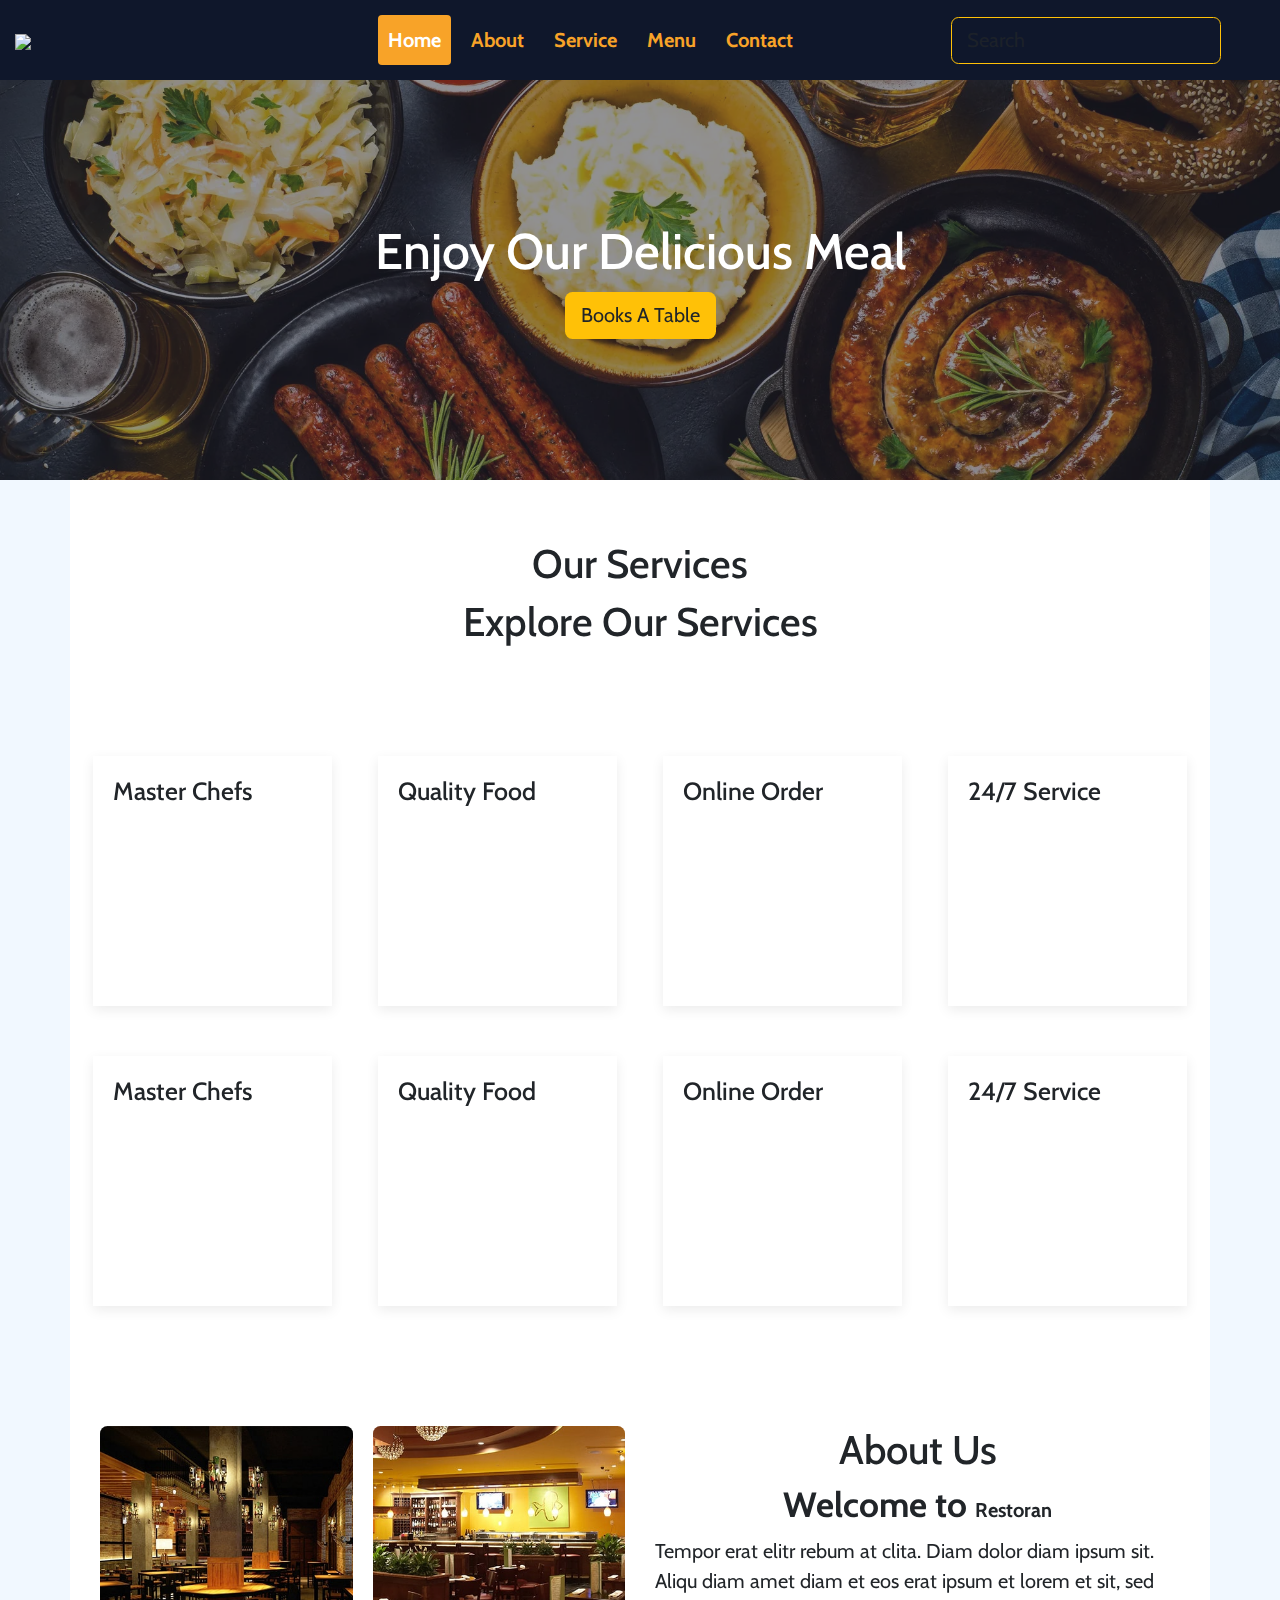
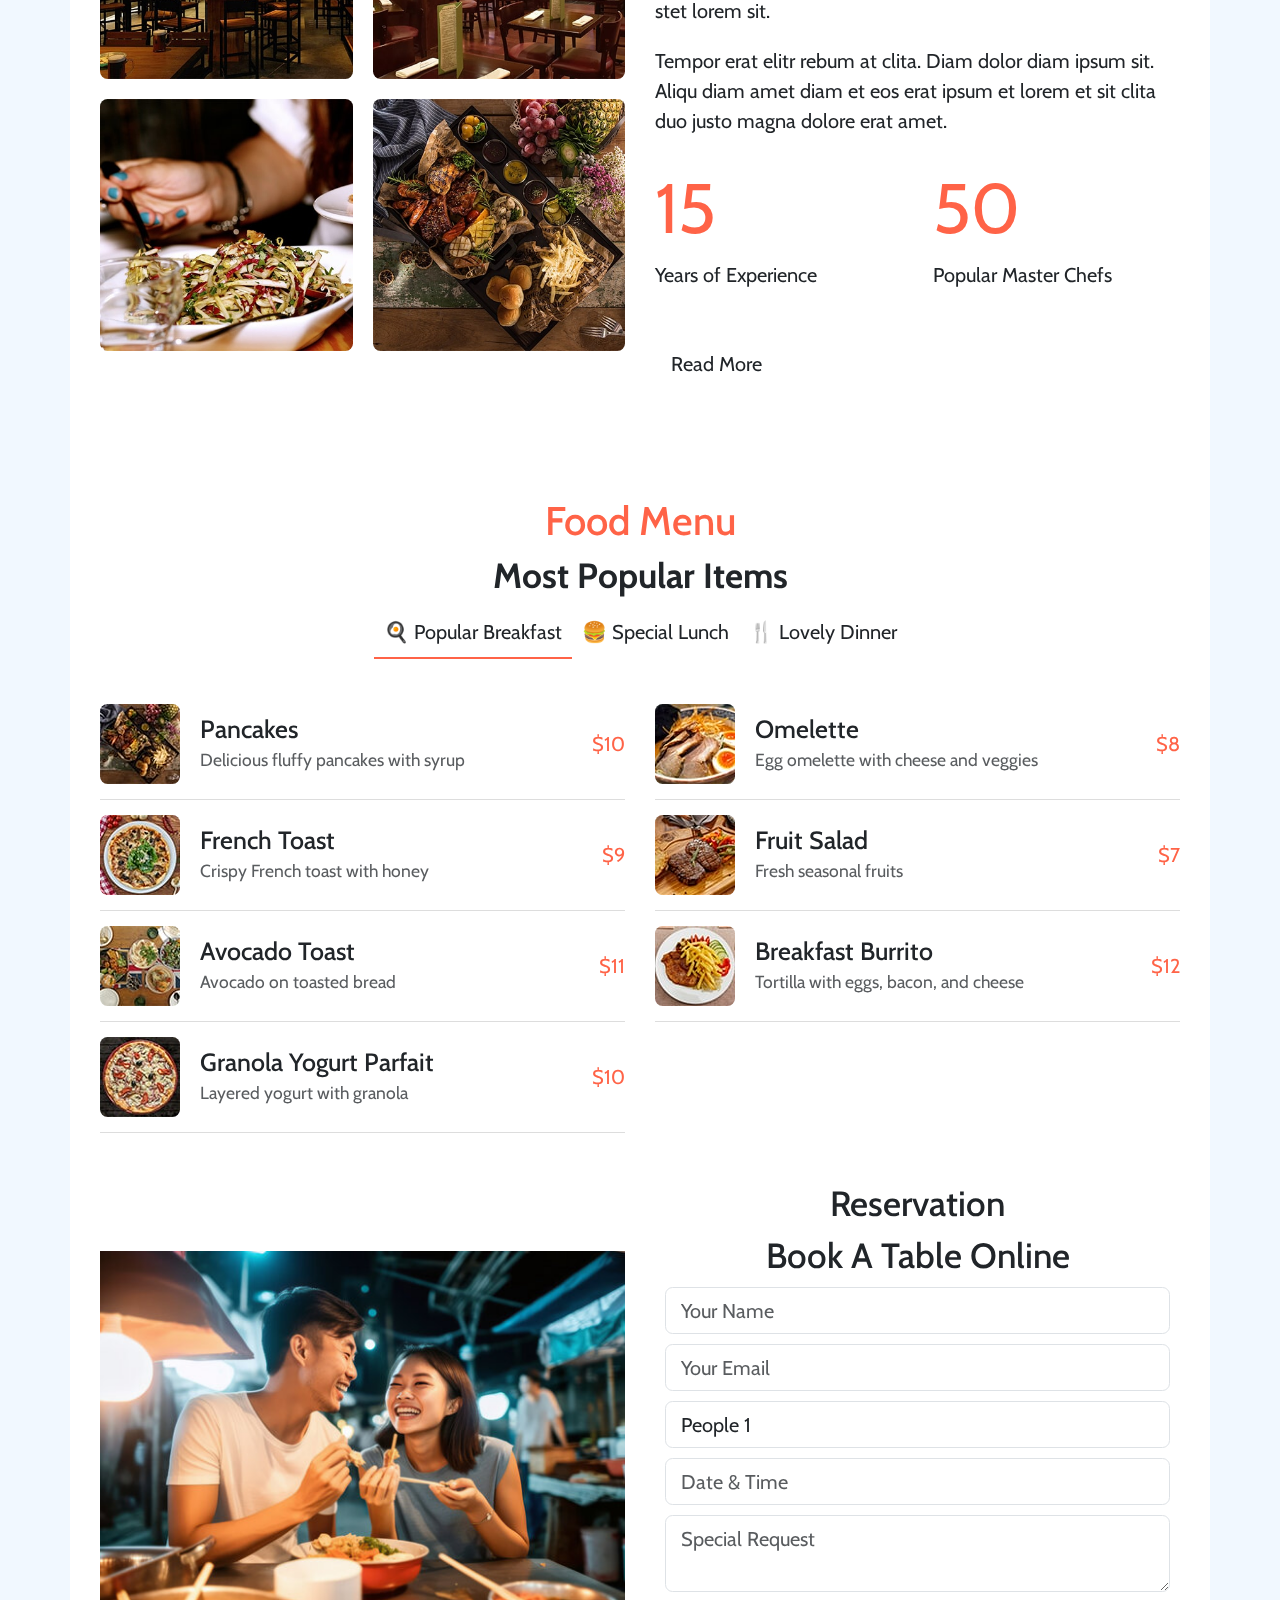
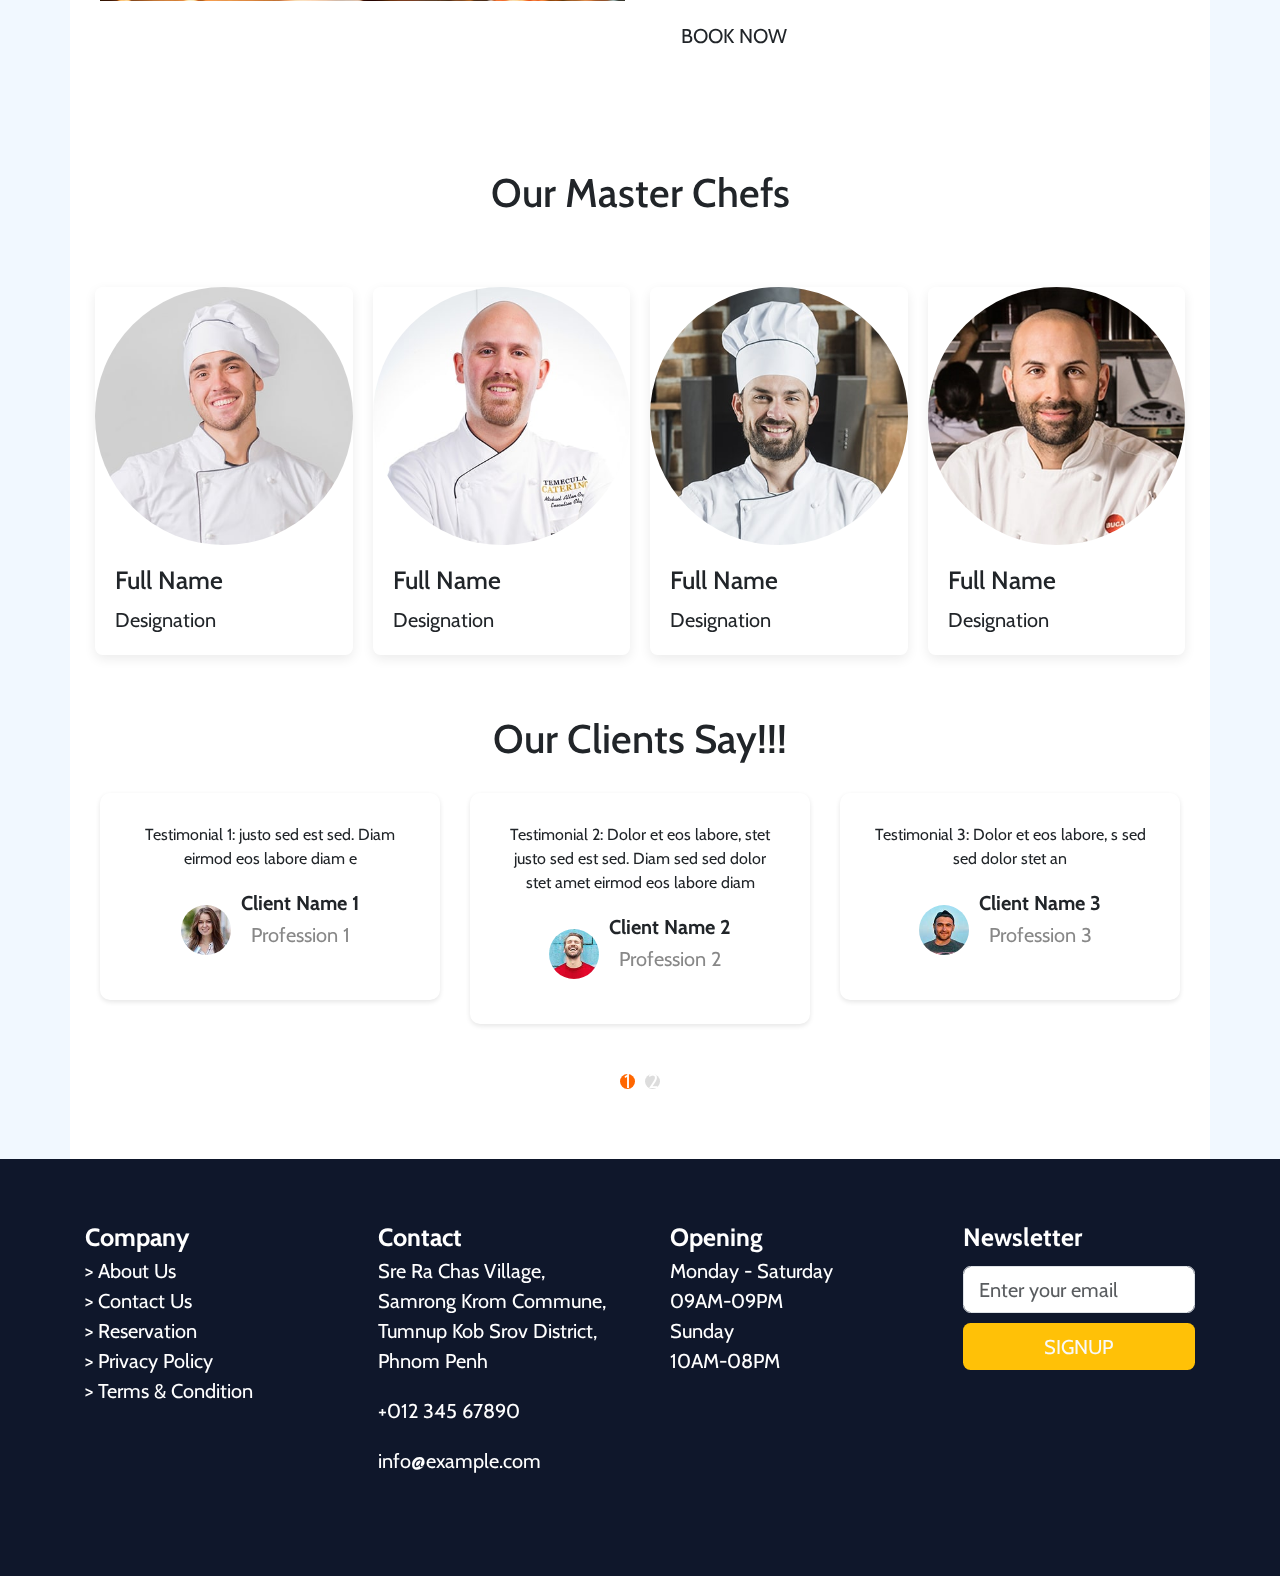
==== HTML/index.html @ de2f476a "first commit" ====
<!DOCTYPE html>
<html lang="en">

<head>
  <meta charset="UTF-8">
  <meta name="viewport" content="width=device-width, initial-scale=1.0">
  <title>index page</title>
  <link rel="stylesheet" href="../CSS/Style.css">
  <link href="https://cdn.jsdelivr.net/npm/bootstrap@5.0.2/dist/css/bootstrap.min.css" rel="stylesheet"
    integrity="sha384-EVSTQN3/azprG1Anm3QDgpJLIm9Nao0Yz1ztcQTwFspd3yD65VohhpuuCOmLASjC" crossorigin="anonymous">
  <script src="https://cdn.jsdelivr.net/npm/@popperjs/core@2.9.2/dist/umd/popper.min.js"
    integrity="sha384-IQsoLXl5PILFhosVNubq5LC7Qb9DXgDA9i+tQ8Zj3iwWAwPtgFTxbJ8NT4GN1R8p"
    crossorigin="anonymous"></script>
  <script src="https://cdn.jsdelivr.net/npm/bootstrap@5.0.2/dist/js/bootstrap.min.js"
    integrity="sha384-cVKIPhGWiC2Al4u+LWgxfKTRIcfu0JTxR+EQDz/bgldoEyl4H0zUF0QKbrJ0EcQF"
    crossorigin="anonymous"></script>
  <link rel="stylesheet" href="https://cdnjs.cloudflare.com/ajax/libs/font-awesome/6.6.0/css/all.min.css"
    integrity="sha512-Kc323vGBEqzTmouAECnVceyQqyqdsSiqLQISBL29aUW4U/M7pSPA/gEUZQqv1cwx4OnYxTxve5UMg5GT6L4JJg=="
    crossorigin="anonymous" referrerpolicy="no-referrer" />
  <link rel="stylesheet" href="https://stackpath.bootstrapcdn.com/bootstrap/5.3.0/css/bootstrap.min.css">
</head>

<body>
  <nav class="sticky-top navbar navbar-expand-lg navbar-dark">
    <div class="container-fluid">
      <a class="navbar-brand MainLogo" href="javascript:void(0)">
        <img width="50" src="https://pcdn.texaschicken.com/en/images/logoW2.svg" frameborder="0"></img>
      </a>

      <button class="navbar-toggler border border-1 border-warning  rounded-3" style=" color: rgb(248, 163, 40);"
        type="button" data-bs-toggle="collapse" data-bs-target="#mynavbar">
        <span class="navbar-toggler-icon text-warning"><i class="fa-solid fa-bars"
            style="color: rgb(248, 163, 40); padding: 0; margin: 0; font-size: 30px;"></i></span>
      </button>

      <div class="collapse navbar-collapse m-0" id="mynavbar">
        <!-- <div class="MainMenu "> -->
        <ul class="nav navbar-nav me-auto" id="pills-tab" role="tablist">
          <li class="nav-item m-1 ">
            <a class="nav-link active" href="javascript:void(0)" id="pills-Home-tab" data-bs-toggle="pill"
              data-bs-target="#pills-Story" type="a" role="tab" aria-controls="pills-Home" aria-selected="true"><strong
                class="linkMain">Home</strong class="linkMain"></a>
          </li>
          <li class="nav-item m-1 ">
            <a class="nav-link " href="javascript:void(0)" id="pills-About-tab" data-bs-toggle="pill"
              data-bs-target="#pills-About" type="a" role="tab" aria-controls="pills-About"
              aria-selected="false"><strong class="linkMain">About</strong class="linkMain"></a>
          </li>
          <li class="nav-item m-1 ">
            <a class="nav-link " href="javascript:void(0)" id="pills-Service-tab" data-bs-toggle="pill"
              data-bs-target="#pills-Service" type="button" role="tab" aria-controls="pills-Service"
              aria-selected="false"><strong class="linkMain">Service</strong class="linkMain"></a>
          </li>
          <li class="nav-item m-1 ">
            <a class="nav-link " href="javascript:void(0)" id="pills-Menu-tab" data-bs-toggle="pill"
              data-bs-target="#pills-Menu" type="button" role="tab" aria-controls="pills-Menu"
              aria-selected="false"><strong class="linkMain">Menu</strong class="linkMain"></a>
          </li>
          <li class="nav-item m-1 ">
            <a class="nav-link " href="javascript:void(0)" id="pills-Menu-tab" data-bs-toggle="pill"
              data-bs-target="#pills-Contact" type="button" role="tab" aria-controls="pills-Contact"
              aria-selected="false"><strong class="linkMain">Contact</strong class="linkMain"></a>
          </li>
        </ul>
        <!-- </div> -->

        <form class="d-flex input-group w-auto m-1">
          <!-- <div class=" rounded-3 border border-1 border-warning" style="border: 2px solid  rgb(248, 163, 40);"> -->
          <input type="search" class="form-control me-2 rounded border  border-warning " placeholder="Search"
            aria-label="Search" aria-describedby="search-addon"
            style="background-color: transparent;  color: rgb(248, 163, 40); " />
          <!-- </div> -->
          <span class="input-group-text border border-0  " id="search-addon" style="background-color: transparent; ">
            <i class="fas fa-search"></i>
          </span>
        </form>
      </div>

    </div>
  </nav>

  <!-- Body -->
  <div class="tab-content" id="pills-tabContent">
    <div class="tab-pane fade show  active" id="pills-Story" role="tabpanel" aria-labelledby="pills-Home-tab">
      <img class="background_Image_stoty position-fixed  top-0 "
        style="position: absolute; left: 0px;top: 0px; z-index: -1;"
        src="../Image/Video/oktoberfest-food-sausage-beer-and-bretzel.webp" alt="">
      <div class="Menu_Home" style=" width: 100%; ">
        <div class="background_transparent"
          style="color: rgb(255, 255, 255); width: 100%; height: 400px; background-color:hsla(230, 20%, 17%, 0.5);">
          <div class="d-flex justify-content-center align-items-center " style="height: 100%;">
            <div class="">
              <h1>Enjoy Our Delicious Meal</h1>
              <div class="d-flex justify-content-center">

                <button class="btn bg-warning ">Books A Table</button>
              </div>
            </div>
          </div>
        </div>
        <div class="d-flex justify-content-center" style=" width: 100%; background-color: rgba(241, 248, 255, 1);">
          <div class="container p-0">
            <div class="container-fluid " style="background-color: rgba(255, 255, 255, 1);">
              <div class="title d-flex justify-content-center ">
                <div class="my-5">
                  <div class=" d-flex justify-content-center">
                    <h2>Our Services</h2>
                  </div>
                  <div class=" d-flex justify-content-center">
                    <h2>Explore Our Services</h2>
                  </div>
                </div>
              </div>
              <div class="row">
                <div class="BOX col-xl-3  col-md-6 col-sm-12 p-2 mt-4">
                  <div class="boxService p-3 ">
                    <div class="ServiceIcon">
                      <i class="fa-solid fa-user-tie"
                        style="color:rgba(254, 161, 22, 1); font-size: 70px; font-size: 70px;"></i>
                    </div>
                    <div class="title">
                      <h5>Master Chefs</h5>
                    </div>
                    <div class="Descrip">

                    </div>
                  </div>
                </div>
                <div class="BOX col-xl-3  col-md-6 col-sm-12 p-2 mt-4">
                  <div class="boxService p-3">
                    <div class="ServiceIcon">
                      <i class="fa-solid fa-utensils" style="color:rgba(254, 161, 22, 1); font-size: 70px;"></i>
                    </div>
                    <div class="title">
                      <h5>Quality Food</h5>
                    </div>
                    <div class="Descrip">

                    </div>
                  </div>
                </div>
                <div class="BOX col-xl-3  col-md-6 col-sm-12 p-2 mt-4">
                  <div class="boxService p-3">
                    <div class="ServiceIcon">
                      <i class="fa-solid fa-cart-plus" style="color:rgba(254, 161, 22, 1); font-size: 70px;"></i>
                    </div>
                    <div class="title">
                      <h5>Online Order</h5>
                    </div>
                    <div class="Descrip">

                    </div>
                  </div>
                </div>
                <div class="BOX col-xl-3  col-md-6 col-sm-12 p-2 mt-4">
                  <div class="boxService p-3">
                    <div class="ServiceIcon">
                      <i class="fa-solid fa-headset" style="color:rgba(254, 161, 22, 1); font-size: 70px;"></i>
                    </div>
                    <div class="title">
                      <h5>24/7 Service</h5>
                    </div>
                    <div class="Descrip">

                    </div>
                  </div>
                </div>


                <div class="BOX col-xl-3  col-md-6 col-sm-12 p-2 mt-4">
                  <div class="boxService p-3 ">
                    <div class="ServiceIcon">
                      <i class="fa-solid fa-user-tie"
                        style="color:rgba(254, 161, 22, 1); font-size: 70px; font-size: 70px;"></i>
                    </div>
                    <div class="title">
                      <h5>Master Chefs</h5>
                    </div>
                    <div class="Descrip">

                    </div>
                  </div>
                </div>
                <div class="BOX col-xl-3  col-md-6 col-sm-12 p-2 mt-4">
                  <div class="boxService p-3">
                    <div class="ServiceIcon">
                      <i class="fa-solid fa-utensils" style="color:rgba(254, 161, 22, 1); font-size: 70px;"></i>
                    </div>
                    <div class="title">
                      <h5>Quality Food</h5>
                    </div>
                    <div class="Descrip">

                    </div>
                  </div>
                </div>
                <div class="BOX col-xl-3  col-md-6 col-sm-12 p-2 mt-4">
                  <div class="boxService p-3">
                    <div class="ServiceIcon">
                      <i class="fa-solid fa-cart-plus" style="color:rgba(254, 161, 22, 1); font-size: 70px;"></i>
                    </div>
                    <div class="title">
                      <h5>Online Order</h5>
                    </div>
                    <div class="Descrip">

                    </div>
                  </div>
                </div>
                <div class="BOX col-xl-3  col-md-6 col-sm-12 p-2 mt-4">
                  <div class="boxService p-3">
                    <div class="ServiceIcon">
                      <i class="fa-solid fa-headset" style="color:rgba(254, 161, 22, 1); font-size: 70px;"></i>
                    </div>
                    <div class="title">
                      <h5>24/7 Service</h5>
                    </div>
                    <div class="Descrip">

                    </div>
                  </div>
                </div>
              </div>

              <div class="container mt-5 mb-2">
                <div class="row">
                  <!-- Image Grid Section -->
                  <div class="col-md-6">
                    <div class="row g-3">
                      <div class="col-6">
                        <img src="/Image/Video/image1.jpg" alt="Restaurant Interior" class="img-fluid rounded">
                      </div>
                      <div class="col-6">
                        <img src="/Image/Video/image2.jpg" alt="Restaurant Interior" class="img-fluid rounded">
                      </div>
                      <div class="col-6">
                        <img src="/Image/Video/image3.jpg" alt="Salad Preparation" class="img-fluid rounded">
                      </div>
                      <div class="col-6">
                        <img src="/Image/Video/image4.jpg" alt="Food Platter" class="img-fluid rounded">
                      </div>
                    </div>
                  </div>

                  <!-- Text Section -->
                  <div class="col-md-6">
                    <h2 class=" text-center">About Us</h2>
                    <h3 class="fw-bold text-center">Welcome to <span class=" text-center">Restoran</span>
                    </h3>
                    <p>Tempor erat elitr rebum at clita. Diam dolor diam ipsum sit. Aliqu diam amet diam et eos erat
                      ipsum et lorem et sit, sed stet lorem sit.</p>
                    <p>Tempor erat elitr rebum at clita. Diam dolor diam ipsum sit. Aliqu diam amet diam et eos erat
                      ipsum et lorem et sit clita duo justo magna dolore erat amet.</p>

                    <div class="row my-4">
                      <div class="col-6">
                        <h4 class="text-highlight display-4">15</h4>
                        <p>Years of Experience</p>
                      </div>
                      <div class="col-6">
                        <h4 class="text-highlight display-4">50</h4>
                        <p>Popular Master Chefs</p>
                      </div>
                    </div>

                    <a href="#" class="btn btn-custom">Read More</a>
                  </div>
                </div>
              </div>


              <!-- Food -->
              <div class="container mt-5">
                <!-- Menu Header -->
                <div class="text-center mb-4">
                  <h2 class="text-highlight">Food Menu</h2>
                  <h3 class="fw-bold">Most Popular Items</h3>
                  <div class="d-flex justify-content-center">
                    <div class="menu-category active" data-category="breakfast">🍳 Popular Breakfast</div>
                    <div class="menu-category" data-category="lunch">🍔 Special Lunch</div>
                    <div class="menu-category" data-category="dinner">🍴 Lovely Dinner</div>
                  </div>
                </div>

                <!-- Menu Items Container -->
                <div class="row" id="menu-items-container">
                  <!-- JavaScript will dynamically populate menu items here -->
                </div>
              </div>


              <!-- table -->
              <div class="container" style="font-size: 20px; padding-bottom: 50px;">
                <div class="row">
                  <div class="col-md-6 d-flex justify-content-center align-items-center" style="object-fit: cover;">
                    <div class="">

                      <img src="../Image/Video/Couple_in_a_restaurant.jpg" alt="Couple in a restaurant"
                        class="img-fluid">
                    </div>
                  </div>
                  <div class="col-md-6">
                    <h3 class="text-center">Reservation</h3>
                    <h3 class="text-center">Book A Table Online</h3>
                    <form style="font-size: 18px;">
                      <div class="form-group m-2">
                        <input type="text" class="form-control" placeholder="Your Name">
                      </div>
                      <div class="form-group m-2">
                        <input type="email" class="form-control" placeholder="Your Email">
                      </div>
                      <div class="form-group m-2">
                        <select class="form-control">
                          <option value="1">People 1</option>
                          <option value="2">People 2</option>
                          <option value="3">People 3</option>
                          <option value="4">People 4</option>
                        </select>
                      </div>
                      <div class="form-group m-2">
                        <input type="text" class="form-control" placeholder="Date & Time">
                      </div>
                      <div class="form-group m-2">
                        <textarea class="form-control" placeholder="Special Request"></textarea>
                      </div>
                      <button type="submit" class="btn btn-block m-2">BOOK NOW</button>
                    </form>
                  </div>
                </div>
              </div>


              <!-- Chef -->

              <div class="container">
                <h2 class="text-center mb-4">Our Master Chefs</h2>

                <div class="row">
                  <div class="col-xl-3  col-md-6 col-sm-12 p-2 mt-4">
                    <div class="BoxChef card border border-0">
                      <img src="../Image/Video/team-1.jpg" class="card-img-top" style="border-radius: 50%;"
                        alt="Chef 1">
                      <div class="card-body">
                        <h5 class="card-title">Full Name</h5>
                        <p class="card-text">Designation</p>
                      </div>
                    </div>
                  </div>

                  <div class="col-xl-3  col-md-6 col-sm-12 p-2 mt-4">
                    <div class="BoxChef card border border-0">
                      <img src="../Image/Video/team-2.jpg" class="card-img-top" style="border-radius: 50%;"
                        alt="Chef 2">
                      <div class="card-body">
                        <h5 class="card-title">Full Name</h5>
                        <p class="card-text">Designation</p>
                      </div>
                    </div>
                  </div>

                  <div class="col-xl-3  col-md-6 col-sm-12 p-2 mt-4">
                    <div class="BoxChef card border border-0">
                      <img src="../Image/Video/team-3.jpg" class="card-img-top" style="border-radius: 50%;"
                        alt="Chef 3">
                      <div class="card-body">
                        <h5 class="card-title">Full Name</h5>
                        <p class="card-text">Designation</p>
                      </div>
                    </div>
                  </div>

                  <div class="col-xl-3  col-md-6 col-sm-12 p-2 mt-4">
                    <div class="BoxChef card border border-0">
                      <img src="../Image/Video/team-4.jpg" class="card-img-top" style="border-radius: 50%;"
                        alt="Chef 4">
                      <div class="card-body">
                        <h5 class="card-title">Full Name</h5>
                        <p class="card-text">Designation</p>
                      </div>
                    </div>
                  </div>
                </div>
              </div>

              <!-- slider -->
              <div class="container testimonial-section">
                <h2 class="mb-4">Our Clients Say!!!</h2>
                <div class="testimonial-slider">
                  <!-- Slide 1 -->
                  <div class="testimonial-slide active">
                    <div class="row">
                      <div class="col-md-4">
                        <div class="testimonial-container">
                          <i class="quote-icon fas fa-quote-left"></i>
                          <p class="testimonial-content">Testimonial 1: justo sed est sed. Diam eirmod eos labore diam e
                          </p>
                          <div class="client-info">
                            <img src="../Image/Video/testimonial-1.jpg" alt="Client Image" class="client-image">
                            <div>
                              <h6 class="client-name">Client Name 1</h6>
                              <p class="client-profession">Profession 1</p>
                            </div>
                          </div>
                        </div>
                      </div>
                      <div class="col-md-4">
                        <div class="testimonial-container">
                          <i class="quote-icon fas fa-quote-left"></i>
                          <p class="testimonial-content">Testimonial 2: Dolor et eos labore, stet justo sed est sed.
                            Diam sed sed dolor stet amet eirmod eos labore diam</p>
                          <div class="client-info">
                            <img src="../Image/Video/testimonial-2.jpg" alt="Client Image" class="client-image">
                            <div>
                              <h6 class="client-name">Client Name 2</h6>
                              <p class="client-profession">Profession 2</p>
                            </div>
                          </div>
                        </div>
                      </div>
                      <div class="col-md-4">
                        <div class="testimonial-container">
                          <i class="quote-icon fas fa-quote-left"></i>
                          <p class="testimonial-content">Testimonial 3: Dolor et eos labore, s sed sed dolor stet an</p>
                          <div class="client-info">
                            <img src="../Image/Video/testimonial-3.jpg" alt="Client Image" class="client-image">
                            <div>
                              <h6 class="client-name">Client Name 3</h6>
                              <p class="client-profession">Profession 3</p>
                            </div>
                          </div>
                        </div>
                      </div>
                    </div>
                  </div>
                  <!-- Slide 2 -->
                  <div class="testimonial-slide">
                    <div class="row">
                      <div class="col-md-4">
                        <div class="testimonial-container">
                          <i class="quote-icon fas fa-quote-left"></i>
                          <p class="testimonial-content">Testimonial 4: Lorem ipsum dolor sit amet.</p>
                          <div class="client-info">
                            <img src="../Image/Video/testimonial-1.jpg" alt="Client Image" class="client-image">
                            <div>
                              <h6 class="client-name">Client Name 4</h6>
                              <p class="client-profession">Profession 4</p>
                            </div>
                          </div>
                        </div>
                      </div>
                      <div class="col-md-4">
                        <div class="testimonial-container">
                          <i class="quote-icon fas fa-quote-left"></i>
                          <p class="testimonial-content">Testimonial 5: Sed do eiusmod tempor incididunt ut labore.</p>
                          <div class="client-info">
                            <img src="../Image/Video/testimonial-2.jpg" alt="Client Image" class="client-image">
                            <div>
                              <h6 class="client-name">Client Name 5</h6>
                              <p class="client-profession">Profession 5</p>
                            </div>
                          </div>
                        </div>
                      </div>
                      <div class="col-md-4">
                        <div class="testimonial-container">
                          <i class="quote-icon fas fa-quote-left"></i>
                          <p class="testimonial-content">Testimonial 6: Consectetur adipiscing elit, sed do.</p>
                          <div class="client-info">
                            <img src="../Image/Video/testimonial-3.jpg" alt="Client Image" class="client-image">
                            <div>
                              <h6 class="client-name">Client Name 6</h6>
                              <p class="client-profession">Profession 6</p>
                            </div>
                          </div>
                        </div>
                      </div>
                    </div>
                  </div>
                  <!-- Add more slides here if needed -->
                </div>
                <ul class="pagination">
                  <li class="active"><a href="#">1</a></li>
                  <li><a href="#">2</a></li>
                  <!-- Add more pagination items if needed -->
                </ul>
              </div>

            </div>
            <!-- <h6>Lorem ipsum dolor sit amet, consectetur adipisicing elit. Dolorem, nemo?</h6> -->
          </div>
        </div>
      </div>
    </div>


    <div class="tab-pane fade" style="background-color: rgba(241, 248, 255, 1);" id="pills-About" role="tabpanel"
      aria-labelledby="pills-About-tab">

      <div class="container p-0 mt-4" style="background-color: rgb(255, 255, 255);">
        <div class="container p-4">

          <div class="row">
            <!-- Image Grid Section -->
            <div class="col-md-6">
              <div class="row g-3">
                <div class="col-6">
                  <img src="/Image/Video/image1.jpg" alt="Restaurant Interior" class="img-fluid rounded">
                </div>
                <div class="col-6">
                  <img src="/Image/Video/image2.jpg" alt="Restaurant Interior" class="img-fluid rounded">
                </div>
                <div class="col-6">
                  <img src="/Image/Video/image3.jpg" alt="Salad Preparation" class="img-fluid rounded">
                </div>
                <div class="col-6">
                  <img src="/Image/Video/image4.jpg" alt="Food Platter" class="img-fluid rounded">
                </div>
              </div>
            </div>

            <!-- Text Section -->
            <div class="col-md-6">
              <h2 class="text-center text-warning">About Us</h2>
              <h3 class="fw-bold text-center text-warning">Welcome to <span class=" text-center">Restoran</span>
              </h3>
              <p>Tempor erat elitr rebum at clita. Diam dolor diam ipsum sit. Aliqu diam amet diam et eos erat
                ipsum et lorem et sit, sed stet lorem sit.</p>
              <p>Tempor erat elitr rebum at clita. Diam dolor diam ipsum sit. Aliqu diam amet diam et eos erat
                ipsum et lorem et sit clita duo justo magna dolore erat amet.</p>

              <div class="row my-4">
                <div class="col-6">
                  <h4 class="text-highlight display-4">15</h4>
                  <p>Years of Experience</p>
                </div>
                <div class="col-6">
                  <h4 class="text-highlight display-4">50</h4>
                  <p>Popular Master Chefs</p>
                </div>
              </div>

              <a href="#" class="btn btn-custom">Read More</a>
            </div>
          </div>

          <!-- Chef -->

          <h2 class="text-center mt-4 mb-2 text-warning">Our Master Chefs</h2>

          <div class="row">
            <div class="col-xl-3  col-md-6 col-sm-12 p-2 mt-4">
              <div class="BoxChef card border border-0">
                <img src="../Image/Video/team-1.jpg" class="card-img-top" style="border-radius: 50%;" alt="Chef 1">
                <div class="card-body">
                  <h5 class="card-title">Full Name</h5>
                  <p class="card-text">Designation</p>
                </div>
              </div>
            </div>

            <div class="col-xl-3  col-md-6 col-sm-12 p-2 mt-4">
              <div class="BoxChef card border border-0">
                <img src="../Image/Video/team-2.jpg" class="card-img-top" style="border-radius: 50%;" alt="Chef 2">
                <div class="card-body">
                  <h5 class="card-title">Full Name</h5>
                  <p class="card-text">Designation</p>
                </div>
              </div>
            </div>

            <div class="col-xl-3  col-md-6 col-sm-12 p-2 mt-4">
              <div class="BoxChef card border border-0">
                <img src="../Image/Video/team-3.jpg" class="card-img-top" style="border-radius: 50%;" alt="Chef 3">
                <div class="card-body">
                  <h5 class="card-title">Full Name</h5>
                  <p class="card-text">Designation</p>
                </div>
              </div>
            </div>

            <div class="col-xl-3  col-md-6 col-sm-12 p-2 mt-4">
              <div class="BoxChef card border border-0">
                <img src="../Image/Video/team-4.jpg" class="card-img-top" style="border-radius: 50%;" alt="Chef 4">
                <div class="card-body">
                  <h5 class="card-title">Full Name</h5>
                  <p class="card-text">Designation</p>
                </div>
              </div>
            </div>
          </div>
        </div>

      </div>
    </div>

    <div class="tab-pane fade" id="pills-Service" role="tabpanel" aria-labelledby="pills-contact-tab">
      <div class="container-fluid" style="background-color:  rgba(241, 248, 255, 1);">

        <div class="container p-0 pb-4" style="background-color:  rgb(255, 255, 255);">
          <div class="">

            <div class="title d-flex justify-content-center ">
              <div class="mt-4">
                <div class=" d-flex justify-content-center">
                  <h2>Our Services</h2>
                </div>
                <div class=" d-flex justify-content-center">
                  <h2>Explore Our Services</h2>
                </div>
              </div>
            </div>

            <div class="row">
              <div class="BOX col-xl-3  col-md-6 col-sm-12 p-2 mt-4">
                <div class="boxService p-3 ">
                  <div class="ServiceIcon">
                    <i class="fa-solid fa-user-tie"
                      style="color:rgba(254, 161, 22, 1); font-size: 70px; font-size: 70px;"></i>
                  </div>
                  <div class="title">
                    <h5>Master Chefs</h5>
                  </div>
                  <div class="Descrip">

                  </div>
                </div>
              </div>
              <div class="BOX col-xl-3  col-md-6 col-sm-12 p-2 mt-4">
                <div class="boxService p-3">
                  <div class="ServiceIcon">
                    <i class="fa-solid fa-utensils" style="color:rgba(254, 161, 22, 1); font-size: 70px;"></i>
                  </div>
                  <div class="title">
                    <h5>Quality Food</h5>
                  </div>
                  <div class="Descrip">

                  </div>
                </div>
              </div>
              <div class="BOX col-xl-3  col-md-6 col-sm-12 p-2 mt-4">
                <div class="boxService p-3">
                  <div class="ServiceIcon">
                    <i class="fa-solid fa-cart-plus" style="color:rgba(254, 161, 22, 1); font-size: 70px;"></i>
                  </div>
                  <div class="title">
                    <h5>Online Order</h5>
                  </div>
                  <div class="Descrip">

                  </div>
                </div>
              </div>
              <div class="BOX col-xl-3  col-md-6 col-sm-12 p-2 mt-4">
                <div class="boxService p-3">
                  <div class="ServiceIcon">
                    <i class="fa-solid fa-headset" style="color:rgba(254, 161, 22, 1); font-size: 70px;"></i>
                  </div>
                  <div class="title">
                    <h5>24/7 Service</h5>
                  </div>
                  <div class="Descrip">

                  </div>
                </div>
              </div>


              <div class="BOX col-xl-3  col-md-6 col-sm-12 p-2 mt-4">
                <div class="boxService p-3 ">
                  <div class="ServiceIcon">
                    <i class="fa-solid fa-user-tie"
                      style="color:rgba(254, 161, 22, 1); font-size: 70px; font-size: 70px;"></i>
                  </div>
                  <div class="title">
                    <h5>Master Chefs</h5>
                  </div>
                  <div class="Descrip">

                  </div>
                </div>
              </div>
              <div class="BOX col-xl-3  col-md-6 col-sm-12 p-2 mt-4">
                <div class="boxService p-3">
                  <div class="ServiceIcon">
                    <i class="fa-solid fa-utensils" style="color:rgba(254, 161, 22, 1); font-size: 70px;"></i>
                  </div>
                  <div class="title">
                    <h5>Quality Food</h5>
                  </div>
                  <div class="Descrip">

                  </div>
                </div>
              </div>
              <div class="BOX col-xl-3  col-md-6 col-sm-12 p-2 mt-4">
                <div class="boxService p-3">
                  <div class="ServiceIcon">
                    <i class="fa-solid fa-cart-plus" style="color:rgba(254, 161, 22, 1); font-size: 70px;"></i>
                  </div>
                  <div class="title">
                    <h5>Online Order</h5>
                  </div>
                  <div class="Descrip">

                  </div>
                </div>
              </div>
              <div class="BOX col-xl-3  col-md-6 col-sm-12 p-2 mt-4">
                <div class="boxService p-3">
                  <div class="ServiceIcon">
                    <i class="fa-solid fa-headset" style="color:rgba(254, 161, 22, 1); font-size: 70px;"></i>
                  </div>
                  <div class="title">
                    <h5>24/7 Service</h5>
                  </div>
                  <div class="Descrip">

                  </div>
                </div>
              </div>


            </div>
          </div>
        </div>
      </div>

    </div>


    <div class="tab-pane fade" id="pills-Menu" role="tabpanel" aria-labelledby="pills-contact-tab">

      <!-- Food -->
      <div class="container mt-1 ">
        <!-- Menu Header -->
        <div class="text-center mb-4">
          <h2 class="text-highlight">Food Menu</h2>
          <h3 class="fw-bold">Most Popular Items</h3>
          <div class="d-flex justify-content-center">
            <div class="menu-category active" data-category="breakfast">🍳 Popular Breakfast</div>
            <div class="menu-category" data-category="lunch">🍔 Special Lunch</div>
            <div class="menu-category" data-category="dinner">🍴 Lovely Dinner</div>
          </div>
        </div>

        <!-- Menu Items Container -->
        <div class="row" id="menu-items-container1">
          <!-- JavaScript will dynamically populate menu items here -->
        </div>
      </div>

    </div>

    <div class="tab-pane fade" style="background-color:  rgba(241, 248, 255, 1);" id="pills-Contact" role="tabpanel"
      aria-labelledby="pills-contact-tab">
      <div class="container px-4 pb-5" style="background-color:  rgb(255, 255, 255);">
        <h2 class="text-center mb-4" style="color: rgb(248, 163, 40);">Contact For Any Query</h2>

        <div class="text-center">
          <div class="row ">
            <div class="col-md-4">
              <h4 class="mb-3" style="color: rgb(248, 163, 40);">Booking</h4>
              <p><a href="mailto:book@example.com">book@example.com</a></p>
            </div>
            <div class="col-md-4">
              <h4 class="mb-3" style="color: rgb(248, 163, 40);">General</h4>
              <p><a href="mailto:info@example.com">info@example.com</a></p>
            </div>
            <div class="col-md-4" style="color: rgb(248, 163, 40);">
              <h4 class="mb-3">Technical</h4>
              <p><a href="mailto:tech@example.com">tech@example.com</a></p>
            </div>
          </div>
        </div>

        <div class="row mt-5">
          <div class="col-md-6">
            <iframe
              src="https://www.google.com/maps/embed?pb=!1m18!1m12!1m3!1d3908.3543277389576!2d104.79769311136619!3d11.598067943452369!2m3!1f0!2f0!3f0!3m2!1i1024!2i768!4f13.1!3m3!1m2!1s0x31094dd48f8cd5c7%3A0xa336c9b080eed3d3!2sNPIC!5e0!3m2!1sen!2skh!4v1724606740836!5m2!1sen!2skh"
              width="600" height="485" style="border:0;" allowfullscreen="" loading="lazy"
              referrerpolicy="no-referrer-when-downgrade"></iframe>
            <!-- <img src="https://i.imgur.com/vN9B2rQ.png" alt="Map" class="img-fluid"> -->
          </div>
          <div class="col-md-6">
            <form>
              <div class="form-group">
                <label for="name">Your Name</label>
                <input type="text" class="form-control" id="name" placeholder="Enter your name">
              </div>
              <div class="form-group">
                <label for="email">Your Email</label>
                <input type="email" class="form-control" id="email" placeholder="Enter your email">
              </div>
              <div class="form-group">
                <label for="subject">Subject</label>
                <input type="text" class="form-control" id="subject" placeholder="Enter your subject">
              </div>
              <div class="form-group">
                <label for="message">Message</label>
                <textarea class="form-control" id="message" rows="5" placeholder="Enter your message"></textarea>
              </div>
              <button type="submit" class="btn btn-primary btn-block  my-2">SEND MESSAGE</button>
            </form>
          </div>
        </div>
      </div>

    </div>


    <div class="Footer" style="background-color: #0F172B;">
      <div class="container p-0 footer">
        <div class="row">
          <div class="box col-xl-3  col-md-6 col-sm-12 p-2 mt-4">
            <div class="boxFooter p-3 ">
              <div class="Service">
                <span class="m-0" style="font-size: 25px; font-weight: bold;">Company</span> <br>
                > About Us <br>
                > Contact Us <br>
                > Reservation <br>
                > Privacy Policy <br>
                > Terms & Condition <br>
              </div>

            </div>
          </div>
          <div class="box col-xl-3  col-md-6 col-sm-12 p-2 mt-4">
            <div class="boxFooter p-3">
              <div class="ServiceIcon">
                <span class="m-0" style="font-size: 25px; font-weight: bold;">Contact</span> <br>
                <div class=" border border-0">
                  <div class="">
                    <ul class="list-unstyled">
                      <li class="mb-3">
                        <i class="fas fa-map-marker-alt text-warning mr-2"></i> Sre Ra Chas Village, Samrong Krom
                        Commune, Tumnup Kob Srov District, Phnom Penh
                      </li>
                      <li class="mb-3">
                        <i class="fas fa-phone text-warning mr-2"></i> +012 345 67890
                      </li>
                      <li class="mb-3">
                        <i class="fas fa-envelope text-warning mr-2"></i> info@example.com
                      </li>
                      <li class="mb-3">
                        <ul class="list-inline text-center">
                          <li class="list-inline-item"><a href="#" class="text-warning"><i
                                class="fab fa-twitter"></i></a></li>
                          <li class="list-inline-item"><a href="#" class="text-warning"><i
                                class="fab fa-facebook-f"></i></a></li>
                          <li class="list-inline-item"><a href="#" class="text-warning"><i
                                class="fab fa-youtube"></i></a></li>
                          <li class="list-inline-item"><a href="#" class="text-warning"><i
                                class="fab fa-linkedin-in"></i></a></li>
                        </ul>
                      </li>
                    </ul>
                  </div>
                </div>
              </div>
            </div>
          </div>
          <div class="box col-xl-3  col-md-6 col-sm-12 p-2 mt-4">
            <div class="boxFooter p-3">
              <div class="ServiceIcon">
                <span class="m-0" style="font-size: 25px; font-weight: bold;">Opening</span> <br>
                Monday - Saturday <br>
                09AM-09PM <br>
                Sunday <br>
                10AM-08PM <br>
              </div>
            </div>
          </div>
          <div class="box col-xl-3  col-md-6 col-sm-12 p-2 mt-4">
            <div class="boxFooter p-3">
              <div class="ServiceIcon">
                <span class="m-0" style="font-size: 25px; font-weight: bold;"> Newsletter</span> <br>
                <form>
                  <div class="form-group">

                    <input type="email" class="form-control my-2" id="email" placeholder="Enter your email">
                  </div>
                  <button type="submit" class="btn btn-signup btn-block text-light bg-warning"
                    style="width: 100%;">SIGNUP</button>
                </form>
              </div>
            </div>
          </div>
        </div>
      </div>
    </div>
  </div>
  </div>

  <script src="../JS/Toasts.js"></script>
  <script src="https://code.jquery.com/jquery-3.6.0.min.js"></script>
  <script src="https://cdn.jsdelivr.net/npm/@popperjs/core@2.11.6/dist/umd/popper.min.js"></script>
  <script src="https://stackpath.bootstrapcdn.com/bootstrap/5.3.0/js/bootstrap.min.js"></script>
  <script src="../JS/script.js"></script>
  <script src="../JS/food.js"></script>
  <script src="../JS/slides.js"></script>
</body>

</html>
---- CSS/Style.css ----
@import url("https://fonts.googleapis.com/css2?family=Cabin:ital,wght@0,400..700;1,400..700&display=swap");

* {
  margin: 0;
  padding: 0;
  box-sizing: border-box;

  font-size: 20px;
  font-family: "Cabin", sans-serif;
  font-optical-sizing: auto;
  font-weight: weight;
  font-style: normal;
  font-variation-settings: "wdth" 100;
}
.navbar-dark {
  background-color: rgb(15, 23, 43);
}

.linkMain {
  color: rgb(248, 163, 40);
}
.nav-item a {
  border-radius: 4px;
}

/* Active link styling */
.nav-item a.active {
  background-color: rgb(248, 163, 40);
  color: rgb(255, 255, 255);
  border-radius: 4px;
}
.nav-item a.active strong {
  color: rgb(255, 255, 255);
}

.nav-item a:hover {
  background-color: rgb(248, 163, 40);
  color: rgb(255, 255, 255);

  border-radius: 4px;
}

.nav-item a:hover strong {
  color: rgb(255, 255, 255);
}

.boxService {
  width: 90%;
  height: 250px;
  background-color: rgba(255, 255, 255, 1);
  box-shadow: rgba(0, 0, 0, 0.08) 0px 4px 12px;
}

.BOX {
  display: flex;
  justify-content: center;
  align-items: center;
}

#search-addon,
input[type="search"] {
  color: rgb(248, 163, 40);
}

/* Apply the color to the input border */
input[type="search"] {
  background-color: transparent; /* Make background transparent */
  border: 2px solid rgb(248, 163, 40); /* Apply border color */
}

.boxFooter {
  /* background-color: aqua; */
  color: rgb(255, 255, 255);
}

.signup-form {
  background-color: #fff; /* White form background */
  padding: 30px;
  border-radius: 5px;
}

.signup-form button {
  background-color: #ffc107; /* Orange button color */
  color: #fff;
  border: none;
  padding: 10px 20px;
  border-radius: 5px;
  cursor: pointer;
}

/* Food */
.text-highlight {
  color: #ff6347; /* Custom color for emphasis */
}
.btn-custom {
  background-color: #ff6347;
  color: #fff;
  border: none;
}
.btn-custom:hover {
  background-color: #e5533b;
}

.menu-category {
  display: inline-block;
  padding: 10px;
  cursor: pointer;
  border-bottom: 2px solid transparent;
}
.menu-category.active {
  border-bottom: 2px solid #ff6347;
}
.menu-item {
  border-bottom: 1px solid #ddd;
  padding: 15px 0;
  display: flex;
  align-items: center;
}
.menu-image {
  width: 80px;
  height: 80px;
  object-fit: cover;
}

/* Table */
.container {
  padding-top: 50px;
}
.form-control {
  background-color: #343a40;
  color: #fff;
  border: none;
}
.form-control:focus {
  box-shadow: none;
}
.btn {
  background-color: #ffc107;
  border: none;
  color: #212529;
}
.btn:hover {
  background-color: #e0a800;
}

.BoxChef {
  box-shadow: rgba(0, 0, 0, 0.08) 0px 4px 12px;
}

/* Slider */

.testimonial-section {
  padding: 50px 0;
  text-align: center;
}

.testimonial-container {
  background-color: #fff;
  border-radius: 10px;
  box-shadow: 0 2px 5px rgba(0, 0, 0, 0.1);
  padding: 30px;
  margin-bottom: 30px;
}

.testimonial-content {
  font-size: 16px;
  line-height: 1.5;
  margin-bottom: 20px;
}

.client-info {
  display: flex;
  align-items: center;
  justify-content: center;
}

.client-image {
  width: 50px;
  height: 50px;
  border-radius: 50%;
  margin-right: 10px;
}

.client-name {
  font-weight: bold;
  margin-bottom: 5px;
}

.client-profession {
  color: #888;
}

.quote-icon {
  font-size: 30px;
  color: #ff6600;
  margin-bottom: 10px;
}

.testimonial-slide {
  display: none;
}

.testimonial-slide.active {
  display: block;
}

.pagination {
  display: flex;
  justify-content: center;
  margin-top: 20px;
}

.pagination li {
  list-style: none;
  margin: 0 5px;
}

.pagination li a {
  display: block;
  width: 15px;
  height: 15px;
  background-color: #ddd;
  border-radius: 50%;
  text-align: center;
  line-height: 15px;
  color: #fff;
  cursor: pointer;
}

.pagination li.active a {
  background-color: #ff6600;
}

.pills-Service {
  color: #ffc107;
}

/* toasts */

.fa-brands {
  font-size: 30px;
  margin-right: 15px;
  color: white;
}

.Message_box {
  position: relative;
  margin: 0px;
  position: -webkit-sticky;
  position: sticky;
  bottom: 80px;
}
.align {
  position: absolute;
  z-index: 1;
  bottom: -50px;
  right: 20px;
}
.cnt {
  border-bottom-right-radius: 5px;
  border-bottom-left-radius: 5px;
  width: 100%;
  height: 100%;
}
.btn_help .btn_Open {
  cursor: pointer;
  width: 100%;
}
.btn_help {
  width: 100%;
  height: 100%;
}
.above,
.below,
.btn_Open {
  display: flex;
  justify-content: space-around;
  width: 100%;
  height: 100%;
}
.btn_Insta,
.btn_Tik,
.btn_Fac,
.btn_Tele {
  display: flex;
  justify-content: center;
  align-items: center;
  width: 50%;
}
.btnOnline {
  border: 1px solid white;
}
.link {
  text-decoration: none;
}

/* Minma */

@media (min-width: 576px) {
  /* .background_Image_stoty {
    width: 100%;
  } */
  .background_Image_stoty {
    margin-left: -750px;
  }
}

@media (min-width: 768px) {
  .MainMenu {
    width: 100%;
    /* border: 2px solid red; */
    font-size: 50px;
    font-weight: bold;
  }
  /* .background_Image_stoty {
    width: 100%;
  } */
  .background_Image_stoty {
    margin-left: -750px;
  }

  .MainLogo {
    width: 20%;
  }
}

@media (min-width: 992px) {
  /* .background_Image_stoty {
    width: 100%;
  } */
}

@media (min-width: 1144px) {
  .MainLogo {
    width: 27%;
  }
  .background_Image_stoty {
    width: 100%;
  }

  .background_Image_stoty {
    margin-left: 0px;
  }
}

@media (min-width: 1200px) {
  .MainLogo {
    width: 27%;
  }
  .background_Image_stoty {
    width: 100%;
  }
  .background_Image_stoty {
    margin-left: 0px;
  }
}

@media (min-width: 1400px) {
  .MainLogo {
    width: 27%;
  }
  .background_Image_stoty {
    width: 100%;
  }
}

@media (min-width: 1500px) {
  .MainLogo {
    width: 32%;
  }
  .background_Image_stoty {
    width: 100%;
  }
}

@media (min-width: 1800px) {
  .MainLogo {
    width: 35%;
  }
  .background_Image_stoty {
    width: 100%;
  }
}
@media (min-width: 2000px) {
  .MainLogo {
    width: 45%;
  }
  .background_Image_stoty {
    width: 100%;
  }
}

@media (min-width: 2500px) {
  .MainLogo {
    width: 45%;
  }
  .background_Image_stoty {
    width: 100%;
  }
}

/* Max */

@media (max-width: 575.98px) {
  .MainMenu {
    width: 100%;
    /* border: 2px solid red; */
    font-size: 30px;
    font-weight: bold;
  }
  .linkMain {
    padding: 20px;
  }
  .background_Image_stoty {
    margin-left: -800px;
  }
}

@media (max-width: 767.98px) {
}

@media (max-width: 991.98px) {
  .linkMain {
    padding: 20px;
    /* border: 2px solid red;  */
  }
}

@media (max-width: 1199.98px) {
  /* .background_Image_stoty {
     width: 100%;
  } */
  .linkMain {
    font-size: 16px;
  }
}

@media (max-width: 1399.98px) {
}
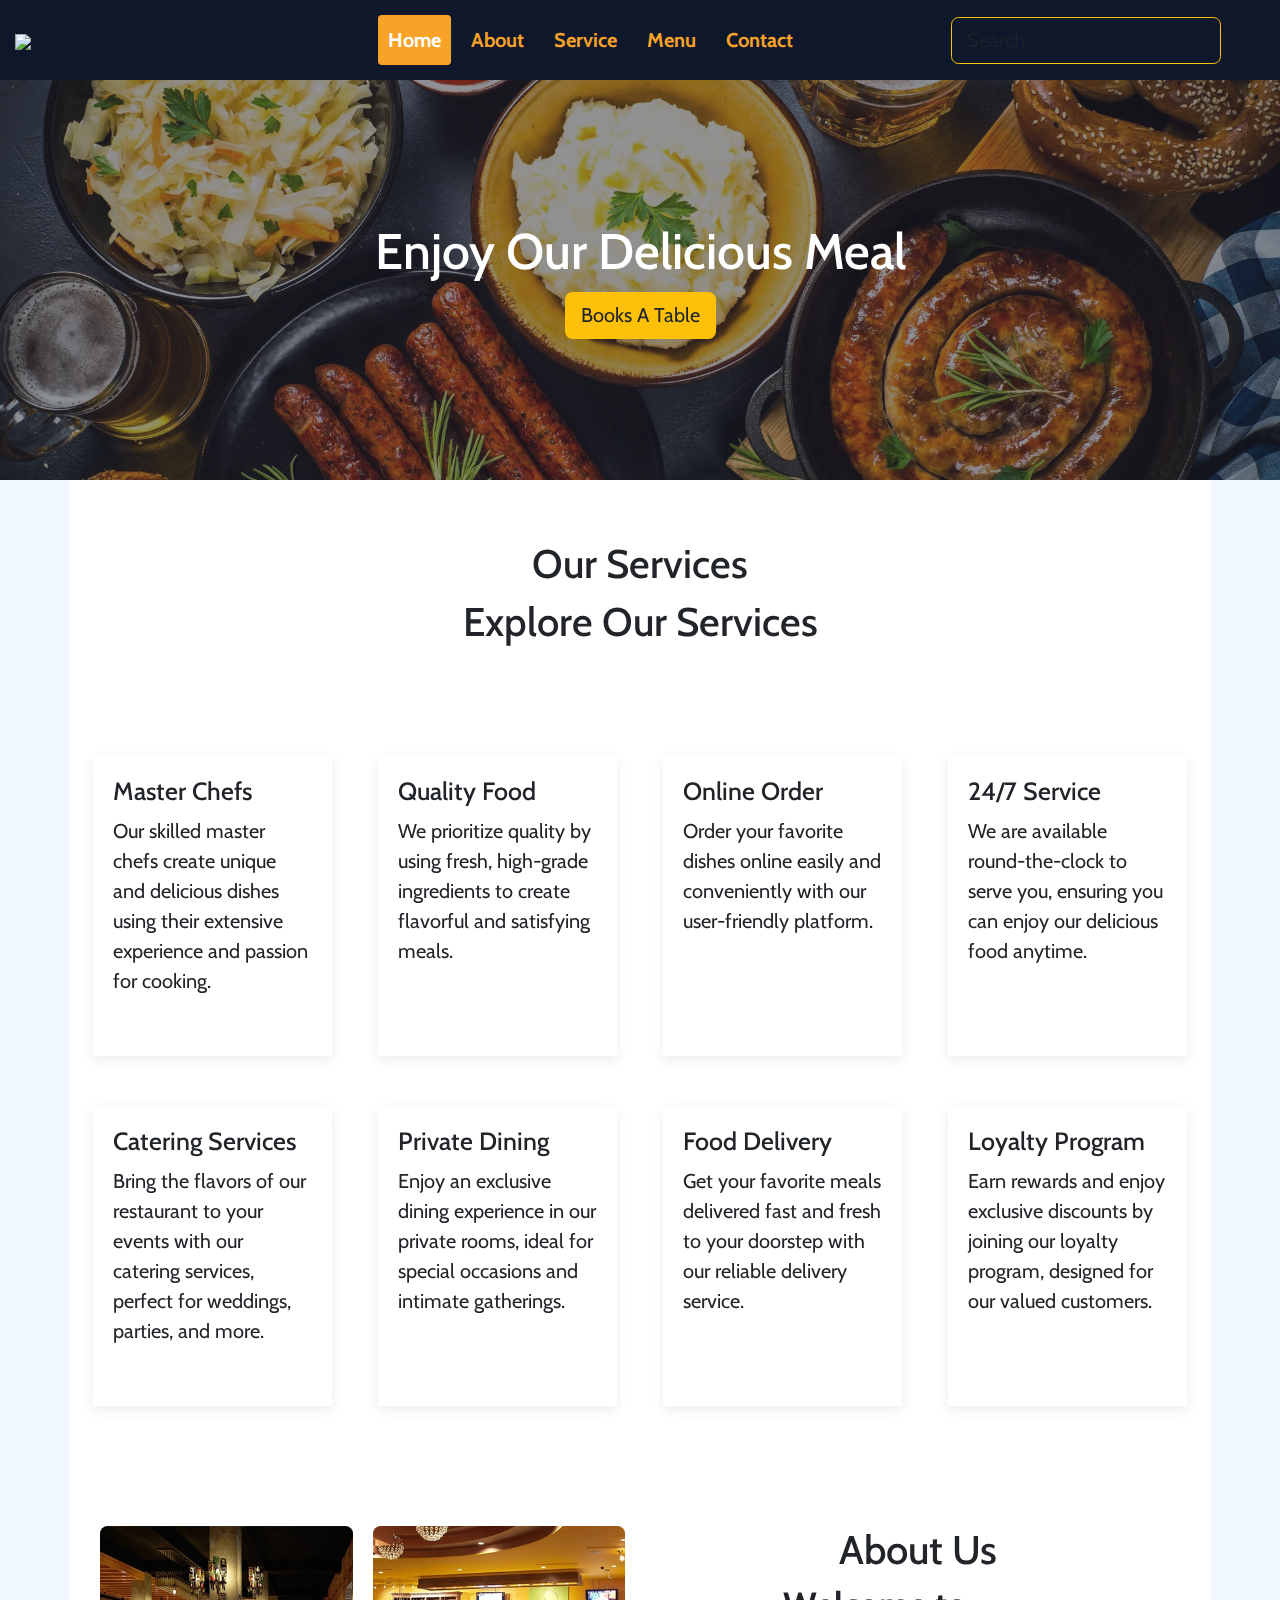
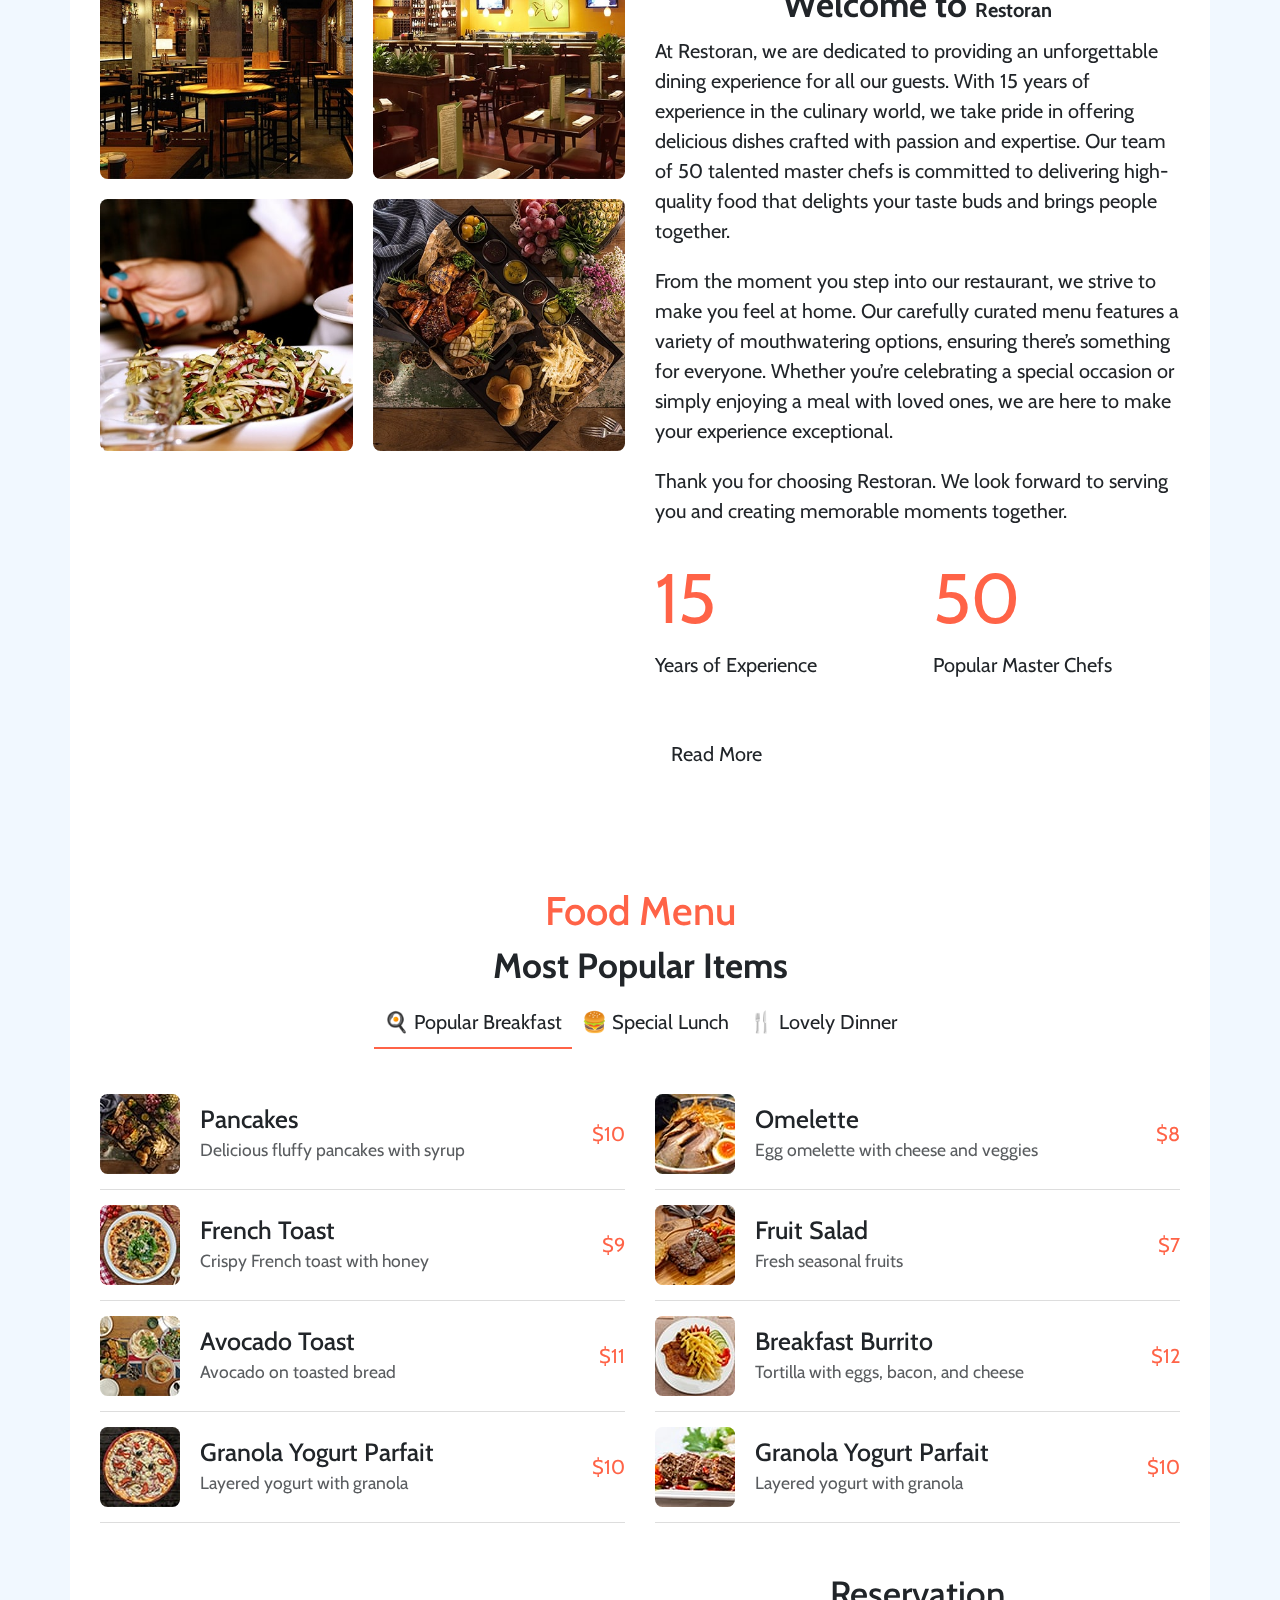
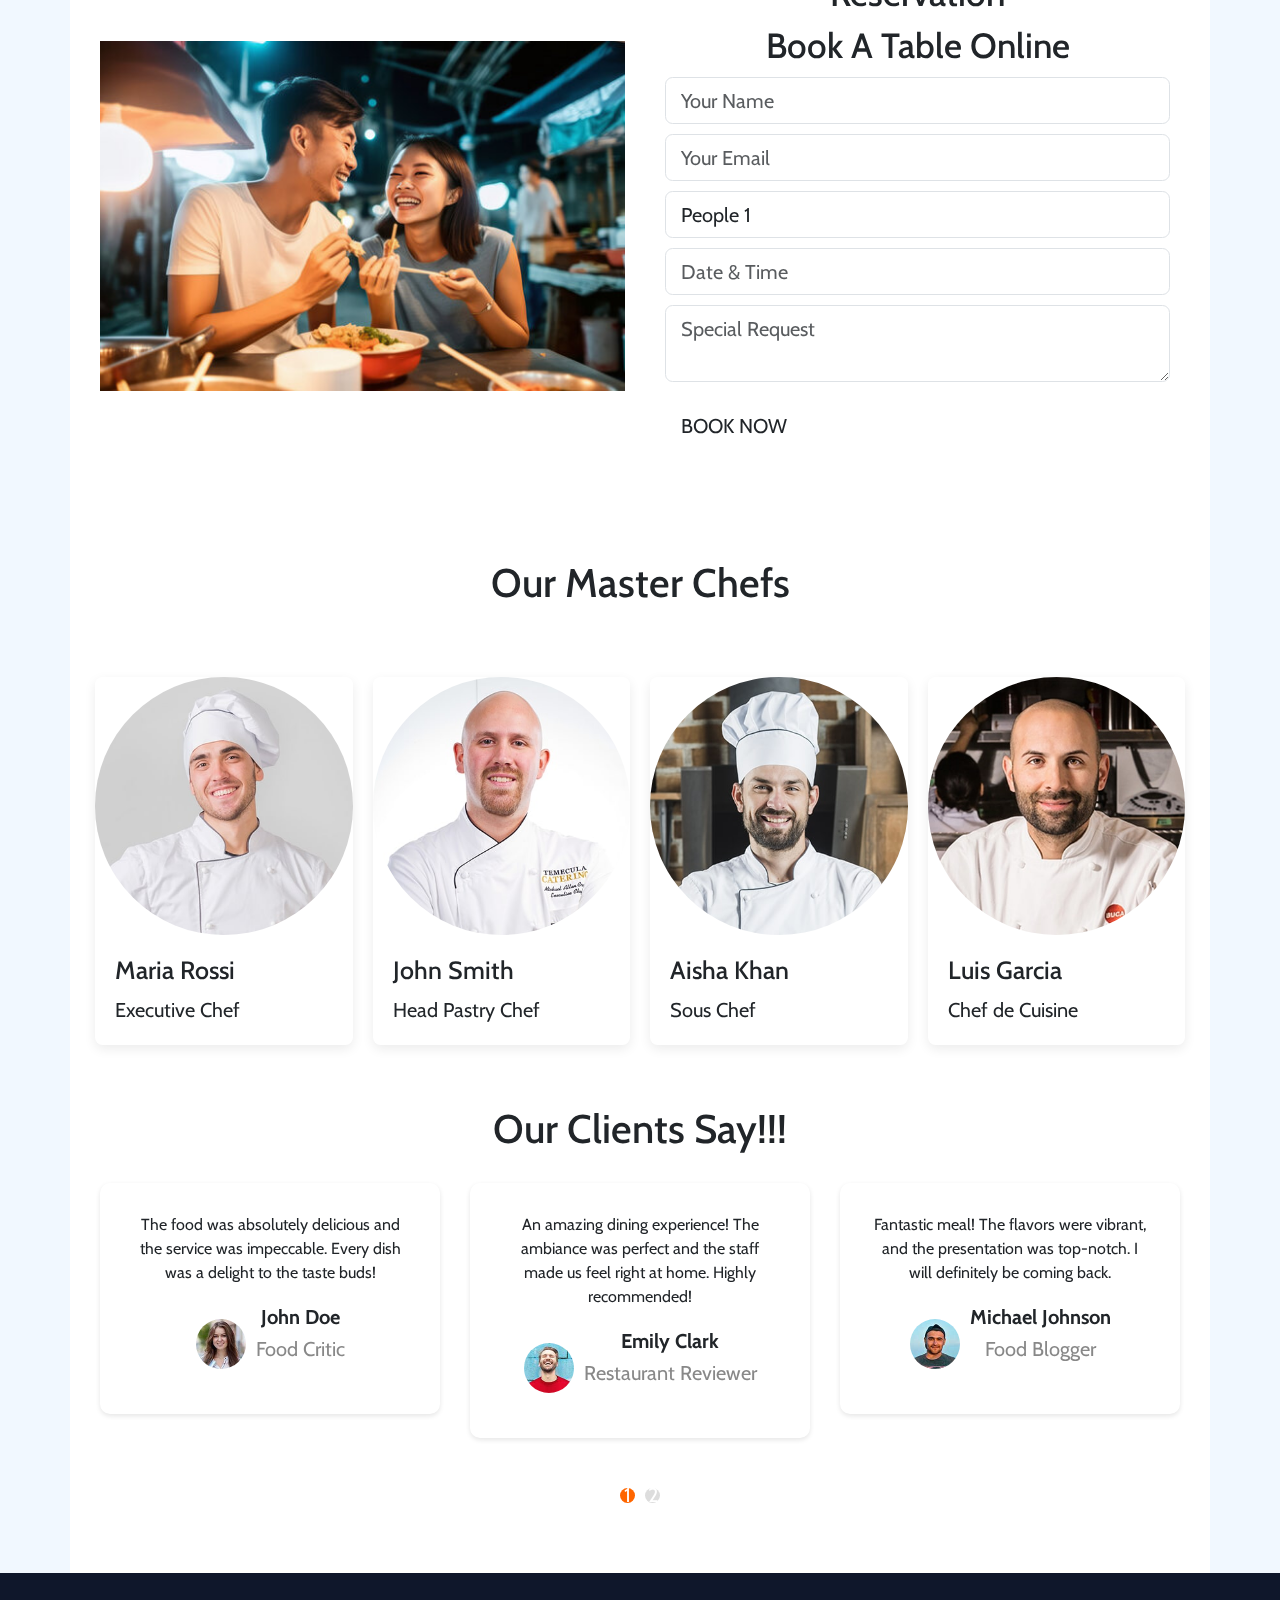
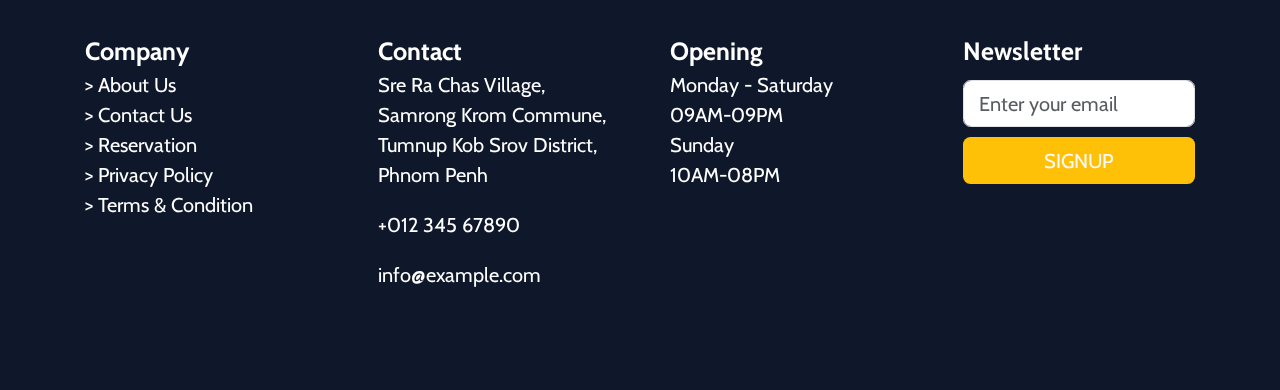
==== commit 15741947: "GOOOD NIGH" ====
--- a/HTML/index.html
+++ b/HTML/index.html
@@ -111,22 +111,26 @@
                   </div>
                 </div>
               </div>
+              <!-- Services Section -->
               <div class="row">
-                <div class="BOX col-xl-3  col-md-6 col-sm-12 p-2 mt-4">
-                  <div class="boxService p-3 ">
+                <!-- Master Chefs -->
+                <div class="BOX col-xl-3 col-md-6 col-sm-12 p-2 mt-4">
+                  <div class="boxService p-3">
                     <div class="ServiceIcon">
-                      <i class="fa-solid fa-user-tie"
-                        style="color:rgba(254, 161, 22, 1); font-size: 70px; font-size: 70px;"></i>
+                      <i class="fa-solid fa-user-tie" style="color:rgba(254, 161, 22, 1); font-size: 70px;"></i>
                     </div>
                     <div class="title">
                       <h5>Master Chefs</h5>
                     </div>
                     <div class="Descrip">
-
-                    </div>
-                  </div>
-                </div>
-                <div class="BOX col-xl-3  col-md-6 col-sm-12 p-2 mt-4">
+                      Our skilled master chefs create unique and delicious dishes using their extensive experience and
+                      passion for cooking.
+                    </div>
+                  </div>
+                </div>
+
+                <!-- Quality Food -->
+                <div class="BOX col-xl-3 col-md-6 col-sm-12 p-2 mt-4">
                   <div class="boxService p-3">
                     <div class="ServiceIcon">
                       <i class="fa-solid fa-utensils" style="color:rgba(254, 161, 22, 1); font-size: 70px;"></i>
@@ -135,11 +139,14 @@
                       <h5>Quality Food</h5>
                     </div>
                     <div class="Descrip">
-
-                    </div>
-                  </div>
-                </div>
-                <div class="BOX col-xl-3  col-md-6 col-sm-12 p-2 mt-4">
+                      We prioritize quality by using fresh, high-grade ingredients to create flavorful and satisfying
+                      meals.
+                    </div>
+                  </div>
+                </div>
+
+                <!-- Online Order -->
+                <div class="BOX col-xl-3 col-md-6 col-sm-12 p-2 mt-4">
                   <div class="boxService p-3">
                     <div class="ServiceIcon">
                       <i class="fa-solid fa-cart-plus" style="color:rgba(254, 161, 22, 1); font-size: 70px;"></i>
@@ -148,11 +155,13 @@
                       <h5>Online Order</h5>
                     </div>
                     <div class="Descrip">
-
-                    </div>
-                  </div>
-                </div>
-                <div class="BOX col-xl-3  col-md-6 col-sm-12 p-2 mt-4">
+                      Order your favorite dishes online easily and conveniently with our user-friendly platform.
+                    </div>
+                  </div>
+                </div>
+
+                <!-- 24/7 Service -->
+                <div class="BOX col-xl-3 col-md-6 col-sm-12 p-2 mt-4">
                   <div class="boxService p-3">
                     <div class="ServiceIcon">
                       <i class="fa-solid fa-headset" style="color:rgba(254, 161, 22, 1); font-size: 70px;"></i>
@@ -161,66 +170,76 @@
                       <h5>24/7 Service</h5>
                     </div>
                     <div class="Descrip">
-
-                    </div>
-                  </div>
-                </div>
-
-
-                <div class="BOX col-xl-3  col-md-6 col-sm-12 p-2 mt-4">
-                  <div class="boxService p-3 ">
-                    <div class="ServiceIcon">
-                      <i class="fa-solid fa-user-tie"
-                        style="color:rgba(254, 161, 22, 1); font-size: 70px; font-size: 70px;"></i>
-                    </div>
-                    <div class="title">
-                      <h5>Master Chefs</h5>
-                    </div>
-                    <div class="Descrip">
-
-                    </div>
-                  </div>
-                </div>
-                <div class="BOX col-xl-3  col-md-6 col-sm-12 p-2 mt-4">
+                      We are available round-the-clock to serve you, ensuring you can enjoy our delicious food anytime.
+                    </div>
+                  </div>
+                </div>
+
+                <!-- Catering Services -->
+                <div class="BOX col-xl-3 col-md-6 col-sm-12 p-2 mt-4">
                   <div class="boxService p-3">
                     <div class="ServiceIcon">
-                      <i class="fa-solid fa-utensils" style="color:rgba(254, 161, 22, 1); font-size: 70px;"></i>
+                      <i class="fa-solid fa-concierge-bell" style="color:rgba(254, 161, 22, 1); font-size: 70px;"></i>
                     </div>
                     <div class="title">
-                      <h5>Quality Food</h5>
+                      <h5>Catering Services</h5>
                     </div>
                     <div class="Descrip">
-
-                    </div>
-                  </div>
-                </div>
-                <div class="BOX col-xl-3  col-md-6 col-sm-12 p-2 mt-4">
+                      Bring the flavors of our restaurant to your events with our catering services, perfect for
+                      weddings, parties, and more.
+                    </div>
+                  </div>
+                </div>
+
+                <!-- Private Dining -->
+                <div class="BOX col-xl-3 col-md-6 col-sm-12 p-2 mt-4">
                   <div class="boxService p-3">
                     <div class="ServiceIcon">
-                      <i class="fa-solid fa-cart-plus" style="color:rgba(254, 161, 22, 1); font-size: 70px;"></i>
+                      <i class="fa-solid fa-door-closed" style="color:rgba(254, 161, 22, 1); font-size: 70px;"></i>
                     </div>
                     <div class="title">
-                      <h5>Online Order</h5>
+                      <h5>Private Dining</h5>
                     </div>
                     <div class="Descrip">
-
-                    </div>
-                  </div>
-                </div>
-                <div class="BOX col-xl-3  col-md-6 col-sm-12 p-2 mt-4">
+                      Enjoy an exclusive dining experience in our private rooms, ideal for special occasions and
+                      intimate gatherings.
+                    </div>
+                  </div>
+                </div>
+
+                <!-- Food Delivery -->
+                <div class="BOX col-xl-3 col-md-6 col-sm-12 p-2 mt-4">
                   <div class="boxService p-3">
                     <div class="ServiceIcon">
-                      <i class="fa-solid fa-headset" style="color:rgba(254, 161, 22, 1); font-size: 70px;"></i>
+                      <i class="fa-solid fa-truck" style="color:rgba(254, 161, 22, 1); font-size: 70px;"></i>
                     </div>
                     <div class="title">
-                      <h5>24/7 Service</h5>
+                      <h5>Food Delivery</h5>
                     </div>
                     <div class="Descrip">
-
-                    </div>
-                  </div>
-                </div>
-              </div>
+                      Get your favorite meals delivered fast and fresh to your doorstep with our reliable delivery
+                      service.
+                    </div>
+                  </div>
+                </div>
+
+                <!-- Loyalty Program -->
+                <div class="BOX col-xl-3 col-md-6 col-sm-12 p-2 mt-4">
+                  <div class="boxService p-3">
+                    <div class="ServiceIcon">
+                      <i class="fa-solid fa-gift" style="color:rgba(254, 161, 22, 1); font-size: 70px;"></i>
+                    </div>
+                    <div class="title">
+                      <h5>Loyalty Program</h5>
+                    </div>
+                    <div class="Descrip">
+                      Earn rewards and enjoy exclusive discounts by joining our loyalty program, designed for our valued
+                      customers.
+                    </div>
+                  </div>
+                </div>
+              </div>
+
 
               <div class="container mt-5 mb-2">
                 <div class="row">
@@ -247,10 +266,16 @@
                     <h2 class=" text-center">About Us</h2>
                     <h3 class="fw-bold text-center">Welcome to <span class=" text-center">Restoran</span>
                     </h3>
-                    <p>Tempor erat elitr rebum at clita. Diam dolor diam ipsum sit. Aliqu diam amet diam et eos erat
-                      ipsum et lorem et sit, sed stet lorem sit.</p>
-                    <p>Tempor erat elitr rebum at clita. Diam dolor diam ipsum sit. Aliqu diam amet diam et eos erat
-                      ipsum et lorem et sit clita duo justo magna dolore erat amet.</p>
+                    <p>At Restoran, we are dedicated to providing an unforgettable dining experience for all our guests.
+                      With 15 years of experience in the culinary world, we take pride in offering delicious dishes
+                      crafted with passion and expertise. Our team of 50 talented master chefs is committed to
+                      delivering high-quality food that delights your taste buds and brings people together.</p>
+                    <p>From the moment you step into our restaurant, we strive to make you feel at home. Our carefully
+                      curated menu features a variety of mouthwatering options, ensuring there’s something for everyone.
+                      Whether you’re celebrating a special occasion or simply enjoying a meal with loved ones, we are
+                      here to make your experience exceptional.</p>
+                    <p>Thank you for choosing Restoran. We look forward to serving you and creating memorable moments
+                      together.</p>
 
                     <div class="row my-4">
                       <div class="col-6">
@@ -336,50 +361,52 @@
                 <h2 class="text-center mb-4">Our Master Chefs</h2>
 
                 <div class="row">
-                  <div class="col-xl-3  col-md-6 col-sm-12 p-2 mt-4">
+                  <div class="col-xl-3 col-md-6 col-sm-12 p-2 mt-4">
                     <div class="BoxChef card border border-0">
                       <img src="../Image/Video/team-1.jpg" class="card-img-top" style="border-radius: 50%;"
-                        alt="Chef 1">
+                        alt="Chef Maria Rossi">
                       <div class="card-body">
-                        <h5 class="card-title">Full Name</h5>
-                        <p class="card-text">Designation</p>
-                      </div>
-                    </div>
-                  </div>
-
-                  <div class="col-xl-3  col-md-6 col-sm-12 p-2 mt-4">
+                        <h5 class="card-title">Maria Rossi</h5>
+                        <p class="card-text">Executive Chef</p>
+                      </div>
+                    </div>
+                  </div>
+
+                  <div class="col-xl-3 col-md-6 col-sm-12 p-2 mt-4">
                     <div class="BoxChef card border border-0">
                       <img src="../Image/Video/team-2.jpg" class="card-img-top" style="border-radius: 50%;"
-                        alt="Chef 2">
+                        alt="Chef John Smith">
                       <div class="card-body">
-                        <h5 class="card-title">Full Name</h5>
-                        <p class="card-text">Designation</p>
-                      </div>
-                    </div>
-                  </div>
-
-                  <div class="col-xl-3  col-md-6 col-sm-12 p-2 mt-4">
+                        <h5 class="card-title">John Smith</h5>
+                        <p class="card-text">Head Pastry Chef</p>
+                      </div>
+                    </div>
+                  </div>
+
+                  <div class="col-xl-3 col-md-6 col-sm-12 p-2 mt-4">
                     <div class="BoxChef card border border-0">
                       <img src="../Image/Video/team-3.jpg" class="card-img-top" style="border-radius: 50%;"
-                        alt="Chef 3">
+                        alt="Chef Aisha Khan">
                       <div class="card-body">
-                        <h5 class="card-title">Full Name</h5>
-                        <p class="card-text">Designation</p>
-                      </div>
-                    </div>
-                  </div>
-
-                  <div class="col-xl-3  col-md-6 col-sm-12 p-2 mt-4">
+                        <h5 class="card-title">Aisha Khan</h5>
+                        <p class="card-text">Sous Chef</p>
+                      </div>
+                    </div>
+                  </div>
+
+                  <div class="col-xl-3 col-md-6 col-sm-12 p-2 mt-4">
                     <div class="BoxChef card border border-0">
                       <img src="../Image/Video/team-4.jpg" class="card-img-top" style="border-radius: 50%;"
-                        alt="Chef 4">
+                        alt="Chef Luis Garcia">
                       <div class="card-body">
-                        <h5 class="card-title">Full Name</h5>
-                        <p class="card-text">Designation</p>
-                      </div>
-                    </div>
-                  </div>
-                </div>
+                        <h5 class="card-title">Luis Garcia</h5>
+                        <p class="card-text">Chef de Cuisine</p>
+                      </div>
+                    </div>
+                  </div>
+                </div>
+
+
               </div>
 
               <!-- slider -->
@@ -392,13 +419,13 @@
                       <div class="col-md-4">
                         <div class="testimonial-container">
                           <i class="quote-icon fas fa-quote-left"></i>
-                          <p class="testimonial-content">Testimonial 1: justo sed est sed. Diam eirmod eos labore diam e
-                          </p>
+                          <p class="testimonial-content">The food was absolutely delicious and the service was
+                            impeccable. Every dish was a delight to the taste buds!</p>
                           <div class="client-info">
                             <img src="../Image/Video/testimonial-1.jpg" alt="Client Image" class="client-image">
                             <div>
-                              <h6 class="client-name">Client Name 1</h6>
-                              <p class="client-profession">Profession 1</p>
+                              <h6 class="client-name">John Doe</h6>
+                              <p class="client-profession">Food Critic</p>
                             </div>
                           </div>
                         </div>
@@ -406,13 +433,13 @@
                       <div class="col-md-4">
                         <div class="testimonial-container">
                           <i class="quote-icon fas fa-quote-left"></i>
-                          <p class="testimonial-content">Testimonial 2: Dolor et eos labore, stet justo sed est sed.
-                            Diam sed sed dolor stet amet eirmod eos labore diam</p>
+                          <p class="testimonial-content">An amazing dining experience! The ambiance was perfect and the
+                            staff made us feel right at home. Highly recommended!</p>
                           <div class="client-info">
                             <img src="../Image/Video/testimonial-2.jpg" alt="Client Image" class="client-image">
                             <div>
-                              <h6 class="client-name">Client Name 2</h6>
-                              <p class="client-profession">Profession 2</p>
+                              <h6 class="client-name">Emily Clark</h6>
+                              <p class="client-profession">Restaurant Reviewer</p>
                             </div>
                           </div>
                         </div>
@@ -420,12 +447,13 @@
                       <div class="col-md-4">
                         <div class="testimonial-container">
                           <i class="quote-icon fas fa-quote-left"></i>
-                          <p class="testimonial-content">Testimonial 3: Dolor et eos labore, s sed sed dolor stet an</p>
+                          <p class="testimonial-content">Fantastic meal! The flavors were vibrant, and the presentation
+                            was top-notch. I will definitely be coming back.</p>
                           <div class="client-info">
                             <img src="../Image/Video/testimonial-3.jpg" alt="Client Image" class="client-image">
                             <div>
-                              <h6 class="client-name">Client Name 3</h6>
-                              <p class="client-profession">Profession 3</p>
+                              <h6 class="client-name">Michael Johnson</h6>
+                              <p class="client-profession">Food Blogger</p>
                             </div>
                           </div>
                         </div>
@@ -438,12 +466,13 @@
                       <div class="col-md-4">
                         <div class="testimonial-container">
                           <i class="quote-icon fas fa-quote-left"></i>
-                          <p class="testimonial-content">Testimonial 4: Lorem ipsum dolor sit amet.</p>
+                          <p class="testimonial-content">Absolutely loved the food here. The chef really knows how to
+                            create memorable dishes. A must-visit for food enthusiasts!</p>
                           <div class="client-info">
-                            <img src="../Image/Video/testimonial-1.jpg" alt="Client Image" class="client-image">
+                            <img src="../Image/Video/testimonial-4.jpg" alt="Client Image" class="client-image">
                             <div>
-                              <h6 class="client-name">Client Name 4</h6>
-                              <p class="client-profession">Profession 4</p>
+                              <h6 class="client-name">Sarah Davis</h6>
+                              <p class="client-profession">Gourmet Enthusiast</p>
                             </div>
                           </div>
                         </div>
@@ -451,12 +480,13 @@
                       <div class="col-md-4">
                         <div class="testimonial-container">
                           <i class="quote-icon fas fa-quote-left"></i>
-                          <p class="testimonial-content">Testimonial 5: Sed do eiusmod tempor incididunt ut labore.</p>
+                          <p class="testimonial-content">The service was friendly, and the meal was superb. I enjoyed
+                            every minute of my dining experience.</p>
                           <div class="client-info">
-                            <img src="../Image/Video/testimonial-2.jpg" alt="Client Image" class="client-image">
+                            <img src="../Image/Video/testimonial-5.jpg" alt="Client Image" class="client-image">
                             <div>
-                              <h6 class="client-name">Client Name 5</h6>
-                              <p class="client-profession">Profession 5</p>
+                              <h6 class="client-name">Laura Smith</h6>
+                              <p class="client-profession">Food Lover</p>
                             </div>
                           </div>
                         </div>
@@ -464,12 +494,13 @@
                       <div class="col-md-4">
                         <div class="testimonial-container">
                           <i class="quote-icon fas fa-quote-left"></i>
-                          <p class="testimonial-content">Testimonial 6: Consectetur adipiscing elit, sed do.</p>
+                          <p class="testimonial-content">Incredible flavors and a wonderful dining atmosphere. The
+                            perfect place for a special occasion or a casual meal.</p>
                           <div class="client-info">
-                            <img src="../Image/Video/testimonial-3.jpg" alt="Client Image" class="client-image">
+                            <img src="../Image/Video/testimonial-6.jpg" alt="Client Image" class="client-image">
                             <div>
-                              <h6 class="client-name">Client Name 6</h6>
-                              <p class="client-profession">Profession 6</p>
+                              <h6 class="client-name">James Wilson</h6>
+                              <p class="client-profession">Dining Critic</p>
                             </div>
                           </div>
                         </div>
@@ -523,10 +554,16 @@
               <h2 class="text-center text-warning">About Us</h2>
               <h3 class="fw-bold text-center text-warning">Welcome to <span class=" text-center">Restoran</span>
               </h3>
-              <p>Tempor erat elitr rebum at clita. Diam dolor diam ipsum sit. Aliqu diam amet diam et eos erat
-                ipsum et lorem et sit, sed stet lorem sit.</p>
-              <p>Tempor erat elitr rebum at clita. Diam dolor diam ipsum sit. Aliqu diam amet diam et eos erat
-                ipsum et lorem et sit clita duo justo magna dolore erat amet.</p>
+              <p>At Restoran, we are dedicated to providing an unforgettable dining experience for all our guests.
+                With 15 years of experience in the culinary world, we take pride in offering delicious dishes
+                crafted with passion and expertise. Our team of 50 talented master chefs is committed to
+                delivering high-quality food that delights your taste buds and brings people together.</p>
+              <p>From the moment you step into our restaurant, we strive to make you feel at home. Our carefully
+                curated menu features a variety of mouthwatering options, ensuring there’s something for everyone.
+                Whether you’re celebrating a special occasion or simply enjoying a meal with loved ones, we are
+                here to make your experience exceptional.</p>
+              <p>Thank you for choosing Restoran. We look forward to serving you and creating memorable moments
+                together.</p>
 
               <div class="row my-4">
                 <div class="col-6">
@@ -548,46 +585,52 @@
           <h2 class="text-center mt-4 mb-2 text-warning">Our Master Chefs</h2>
 
           <div class="row">
-            <div class="col-xl-3  col-md-6 col-sm-12 p-2 mt-4">
+            <div class="col-xl-3 col-md-6 col-sm-12 p-2 mt-4">
               <div class="BoxChef card border border-0">
-                <img src="../Image/Video/team-1.jpg" class="card-img-top" style="border-radius: 50%;" alt="Chef 1">
+                <img src="../Image/Video/team-1.jpg" class="card-img-top" style="border-radius: 50%;"
+                  alt="Chef Maria Rossi">
                 <div class="card-body">
-                  <h5 class="card-title">Full Name</h5>
-                  <p class="card-text">Designation</p>
-                </div>
-              </div>
-            </div>
-
-            <div class="col-xl-3  col-md-6 col-sm-12 p-2 mt-4">
+                  <h5 class="card-title">Maria Rossi</h5>
+                  <p class="card-text">Executive Chef</p>
+                </div>
+              </div>
+            </div>
+
+            <div class="col-xl-3 col-md-6 col-sm-12 p-2 mt-4">
               <div class="BoxChef card border border-0">
-                <img src="../Image/Video/team-2.jpg" class="card-img-top" style="border-radius: 50%;" alt="Chef 2">
+                <img src="../Image/Video/team-2.jpg" class="card-img-top" style="border-radius: 50%;"
+                  alt="Chef John Smith">
                 <div class="card-body">
-                  <h5 class="card-title">Full Name</h5>
-                  <p class="card-text">Designation</p>
-                </div>
-              </div>
-            </div>
-
-            <div class="col-xl-3  col-md-6 col-sm-12 p-2 mt-4">
+                  <h5 class="card-title">John Smith</h5>
+                  <p class="card-text">Head Pastry Chef</p>
+                </div>
+              </div>
+            </div>
+
+            <div class="col-xl-3 col-md-6 col-sm-12 p-2 mt-4">
               <div class="BoxChef card border border-0">
-                <img src="../Image/Video/team-3.jpg" class="card-img-top" style="border-radius: 50%;" alt="Chef 3">
+                <img src="../Image/Video/team-3.jpg" class="card-img-top" style="border-radius: 50%;"
+                  alt="Chef Aisha Khan">
                 <div class="card-body">
-                  <h5 class="card-title">Full Name</h5>
-                  <p class="card-text">Designation</p>
-                </div>
-              </div>
-            </div>
-
-            <div class="col-xl-3  col-md-6 col-sm-12 p-2 mt-4">
+                  <h5 class="card-title">Aisha Khan</h5>
+                  <p class="card-text">Sous Chef</p>
+                </div>
+              </div>
+            </div>
+
+            <div class="col-xl-3 col-md-6 col-sm-12 p-2 mt-4">
               <div class="BoxChef card border border-0">
-                <img src="../Image/Video/team-4.jpg" class="card-img-top" style="border-radius: 50%;" alt="Chef 4">
+                <img src="../Image/Video/team-4.jpg" class="card-img-top" style="border-radius: 50%;"
+                  alt="Chef Luis Garcia">
                 <div class="card-body">
-                  <h5 class="card-title">Full Name</h5>
-                  <p class="card-text">Designation</p>
-                </div>
-              </div>
-            </div>
-          </div>
+                  <h5 class="card-title">Luis Garcia</h5>
+                  <p class="card-text">Chef de Cuisine</p>
+                </div>
+              </div>
+            </div>
+          </div>
+
+
         </div>
 
       </div>
@@ -610,22 +653,27 @@
               </div>
             </div>
 
+            <!-- Services Section -->
+            <!-- Services Section -->
             <div class="row">
-              <div class="BOX col-xl-3  col-md-6 col-sm-12 p-2 mt-4">
-                <div class="boxService p-3 ">
+              <!-- Master Chefs -->
+              <div class="BOX col-xl-3 col-md-6 col-sm-12 p-2 mt-4">
+                <div class="boxService p-3">
                   <div class="ServiceIcon">
-                    <i class="fa-solid fa-user-tie"
-                      style="color:rgba(254, 161, 22, 1); font-size: 70px; font-size: 70px;"></i>
+                    <i class="fa-solid fa-user-tie" style="color:rgba(254, 161, 22, 1); font-size: 70px;"></i>
                   </div>
                   <div class="title">
                     <h5>Master Chefs</h5>
                   </div>
                   <div class="Descrip">
-
-                  </div>
-                </div>
-              </div>
-              <div class="BOX col-xl-3  col-md-6 col-sm-12 p-2 mt-4">
+                    Our skilled master chefs create unique and delicious dishes using their extensive experience and
+                    passion for cooking.
+                  </div>
+                </div>
+              </div>
+
+              <!-- Quality Food -->
+              <div class="BOX col-xl-3 col-md-6 col-sm-12 p-2 mt-4">
                 <div class="boxService p-3">
                   <div class="ServiceIcon">
                     <i class="fa-solid fa-utensils" style="color:rgba(254, 161, 22, 1); font-size: 70px;"></i>
@@ -634,11 +682,14 @@
                     <h5>Quality Food</h5>
                   </div>
                   <div class="Descrip">
-
-                  </div>
-                </div>
-              </div>
-              <div class="BOX col-xl-3  col-md-6 col-sm-12 p-2 mt-4">
+                    We prioritize quality by using fresh, high-grade ingredients to create flavorful and satisfying
+                    meals.
+                  </div>
+                </div>
+              </div>
+
+              <!-- Online Order -->
+              <div class="BOX col-xl-3 col-md-6 col-sm-12 p-2 mt-4">
                 <div class="boxService p-3">
                   <div class="ServiceIcon">
                     <i class="fa-solid fa-cart-plus" style="color:rgba(254, 161, 22, 1); font-size: 70px;"></i>
@@ -647,11 +698,13 @@
                     <h5>Online Order</h5>
                   </div>
                   <div class="Descrip">
-
-                  </div>
-                </div>
-              </div>
-              <div class="BOX col-xl-3  col-md-6 col-sm-12 p-2 mt-4">
+                    Order your favorite dishes online easily and conveniently with our user-friendly platform.
+                  </div>
+                </div>
+              </div>
+
+              <!-- 24/7 Service -->
+              <div class="BOX col-xl-3 col-md-6 col-sm-12 p-2 mt-4">
                 <div class="boxService p-3">
                   <div class="ServiceIcon">
                     <i class="fa-solid fa-headset" style="color:rgba(254, 161, 22, 1); font-size: 70px;"></i>
@@ -660,68 +713,81 @@
                     <h5>24/7 Service</h5>
                   </div>
                   <div class="Descrip">
-
-                  </div>
-                </div>
-              </div>
-
-
-              <div class="BOX col-xl-3  col-md-6 col-sm-12 p-2 mt-4">
-                <div class="boxService p-3 ">
-                  <div class="ServiceIcon">
-                    <i class="fa-solid fa-user-tie"
-                      style="color:rgba(254, 161, 22, 1); font-size: 70px; font-size: 70px;"></i>
-                  </div>
-                  <div class="title">
-                    <h5>Master Chefs</h5>
-                  </div>
-                  <div class="Descrip">
-
-                  </div>
-                </div>
-              </div>
-              <div class="BOX col-xl-3  col-md-6 col-sm-12 p-2 mt-4">
+                    We are available round-the-clock to serve you, ensuring you can enjoy our delicious food anytime.
+                  </div>
+                </div>
+              </div>
+
+              <!-- Catering Services -->
+              <div class="BOX col-xl-3 col-md-6 col-sm-12 p-2 mt-4">
                 <div class="boxService p-3">
                   <div class="ServiceIcon">
-                    <i class="fa-solid fa-utensils" style="color:rgba(254, 161, 22, 1); font-size: 70px;"></i>
+                    <i class="fa-solid fa-concierge-bell" style="color:rgba(254, 161, 22, 1); font-size: 70px;"></i>
                   </div>
                   <div class="title">
-                    <h5>Quality Food</h5>
+                    <h5>Catering Services</h5>
                   </div>
                   <div class="Descrip">
-
-                  </div>
-                </div>
-              </div>
-              <div class="BOX col-xl-3  col-md-6 col-sm-12 p-2 mt-4">
+                    Bring the flavors of our restaurant to your events with our catering services, perfect for weddings,
+                    parties, and more.
+                  </div>
+                </div>
+              </div>
+
+              <!-- Private Dining -->
+              <div class="BOX col-xl-3 col-md-6 col-sm-12 p-2 mt-4">
                 <div class="boxService p-3">
                   <div class="ServiceIcon">
-                    <i class="fa-solid fa-cart-plus" style="color:rgba(254, 161, 22, 1); font-size: 70px;"></i>
+                    <i class="fa-solid fa-door-closed" style="color:rgba(254, 161, 22, 1); font-size: 70px;"></i>
                   </div>
                   <div class="title">
-                    <h5>Online Order</h5>
+                    <h5>Private Dining</h5>
                   </div>
                   <div class="Descrip">
-
-                  </div>
-                </div>
-              </div>
-              <div class="BOX col-xl-3  col-md-6 col-sm-12 p-2 mt-4">
+                    Enjoy an exclusive dining experience in our private rooms, ideal for special occasions and intimate
+                    gatherings.
+                  </div>
+                </div>
+              </div>
+
+              <!-- Food Delivery -->
+              <div class="BOX col-xl-3 col-md-6 col-sm-12 p-2 mt-4">
                 <div class="boxService p-3">
                   <div class="ServiceIcon">
-                    <i class="fa-solid fa-headset" style="color:rgba(254, 161, 22, 1); font-size: 70px;"></i>
+                    <i class="fa-solid fa-truck" style="color:rgba(254, 161, 22, 1); font-size: 70px;"></i>
                   </div>
                   <div class="title">
-                    <h5>24/7 Service</h5>
+                    <h5>Food Delivery</h5>
                   </div>
                   <div class="Descrip">
-
-                  </div>
-                </div>
-              </div>
-
-
-            </div>
+                    Get your favorite meals delivered fast and fresh to your doorstep with our reliable delivery
+                    service.
+                  </div>
+                </div>
+              </div>
+
+              <!-- Loyalty Program -->
+              <div class="BOX col-xl-3 col-md-6 col-sm-12 p-2 mt-4">
+                <div class="boxService p-3">
+                  <div class="ServiceIcon">
+                    <i class="fa-solid fa-gift" style="color:rgba(254, 161, 22, 1); font-size: 70px;"></i>
+                  </div>
+                  <div class="title">
+                    <h5>Loyalty Program</h5>
+                  </div>
+                  <div class="Descrip">
+                    Earn rewards and enjoy exclusive discounts by joining our loyalty program, designed for our valued
+                    customers.
+                  </div>
+                </div>
+              </div>
+            </div>
+
+
+
+
+
+
           </div>
         </div>
       </div>
--- a/CSS/Style.css
+++ b/CSS/Style.css
@@ -46,7 +46,7 @@
 
 .boxService {
   width: 90%;
-  height: 250px;
+  height: 300px;
   background-color: rgba(255, 255, 255, 1);
   box-shadow: rgba(0, 0, 0, 0.08) 0px 4px 12px;
 }
@@ -294,6 +294,15 @@
   text-decoration: none;
 }
 
+/* client */
+.client-image {
+  width: 50px;
+  height: 50px;
+  object-fit: cover; /* Ensure the image covers the area without distortion */
+  border-radius: 50%; /* Optional: makes the image circular */
+}
+
+
 /* Minma */
 
 @media (min-width: 576px) {
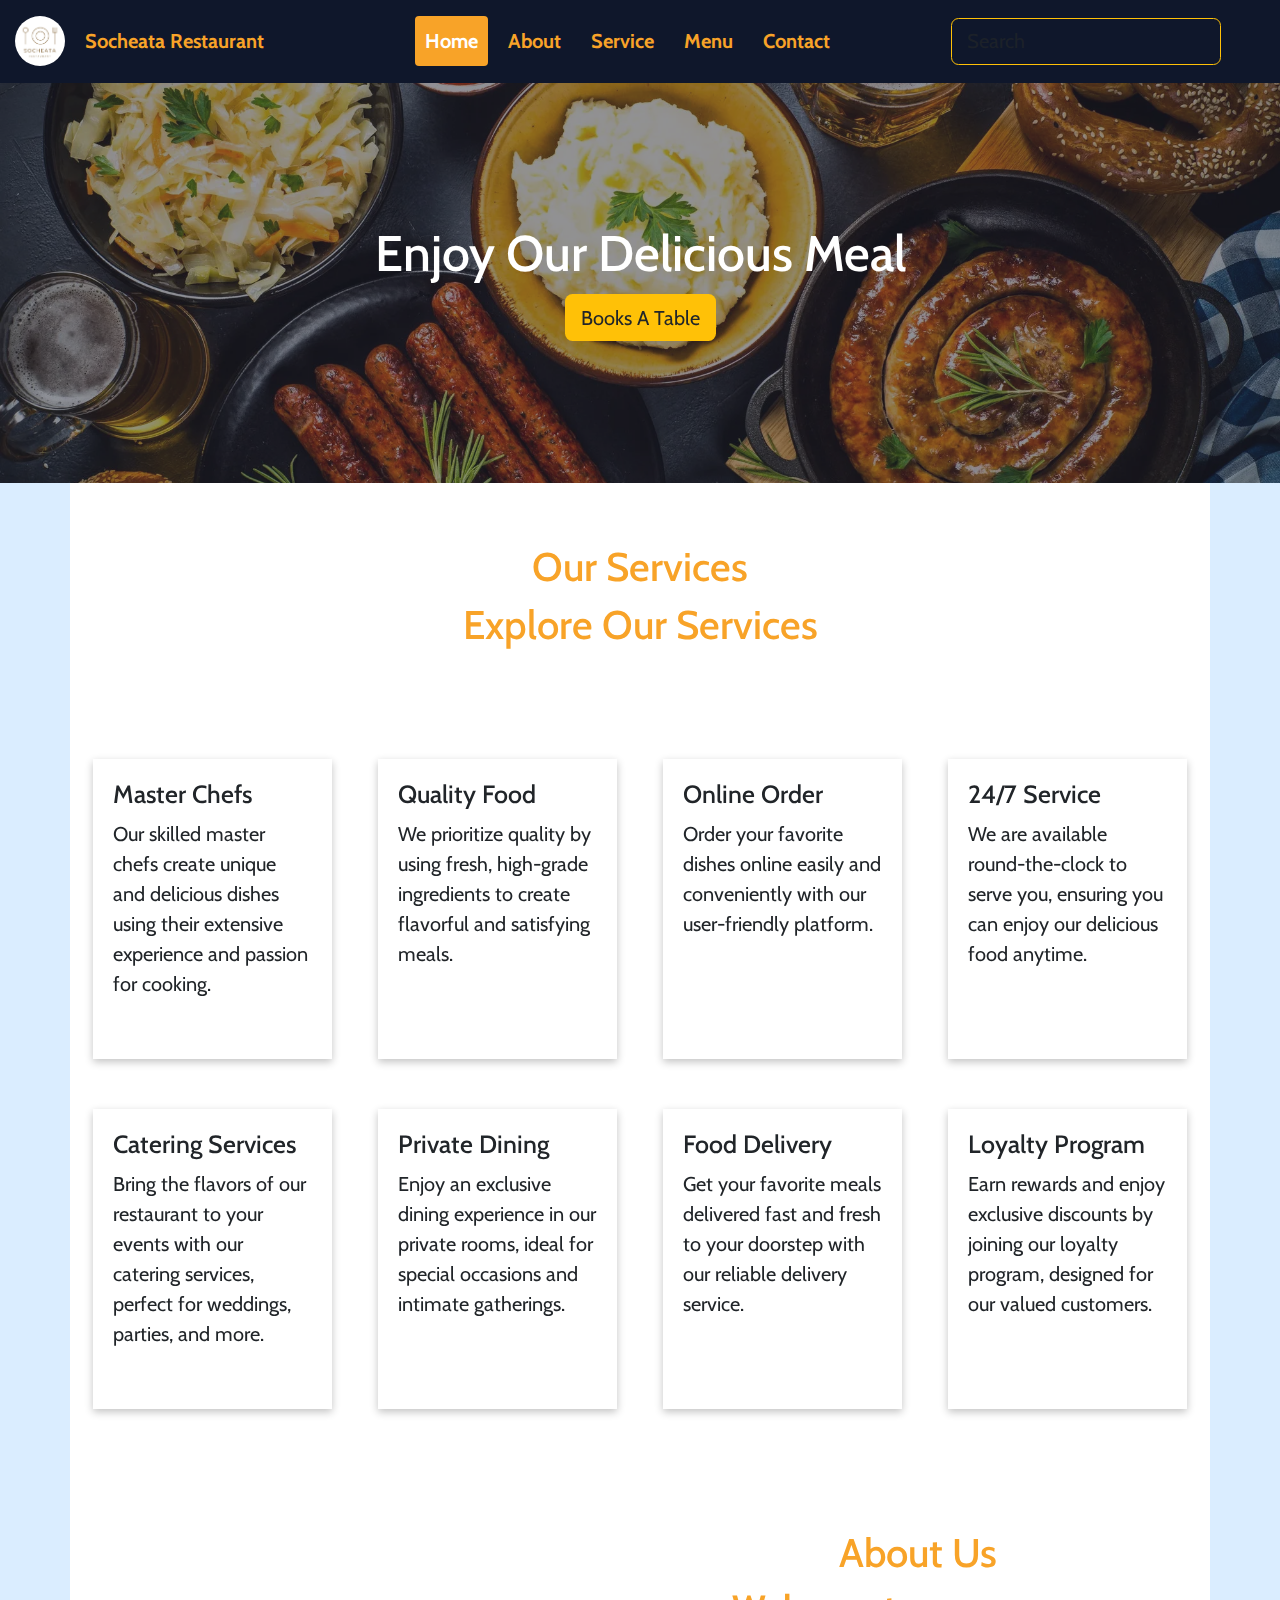
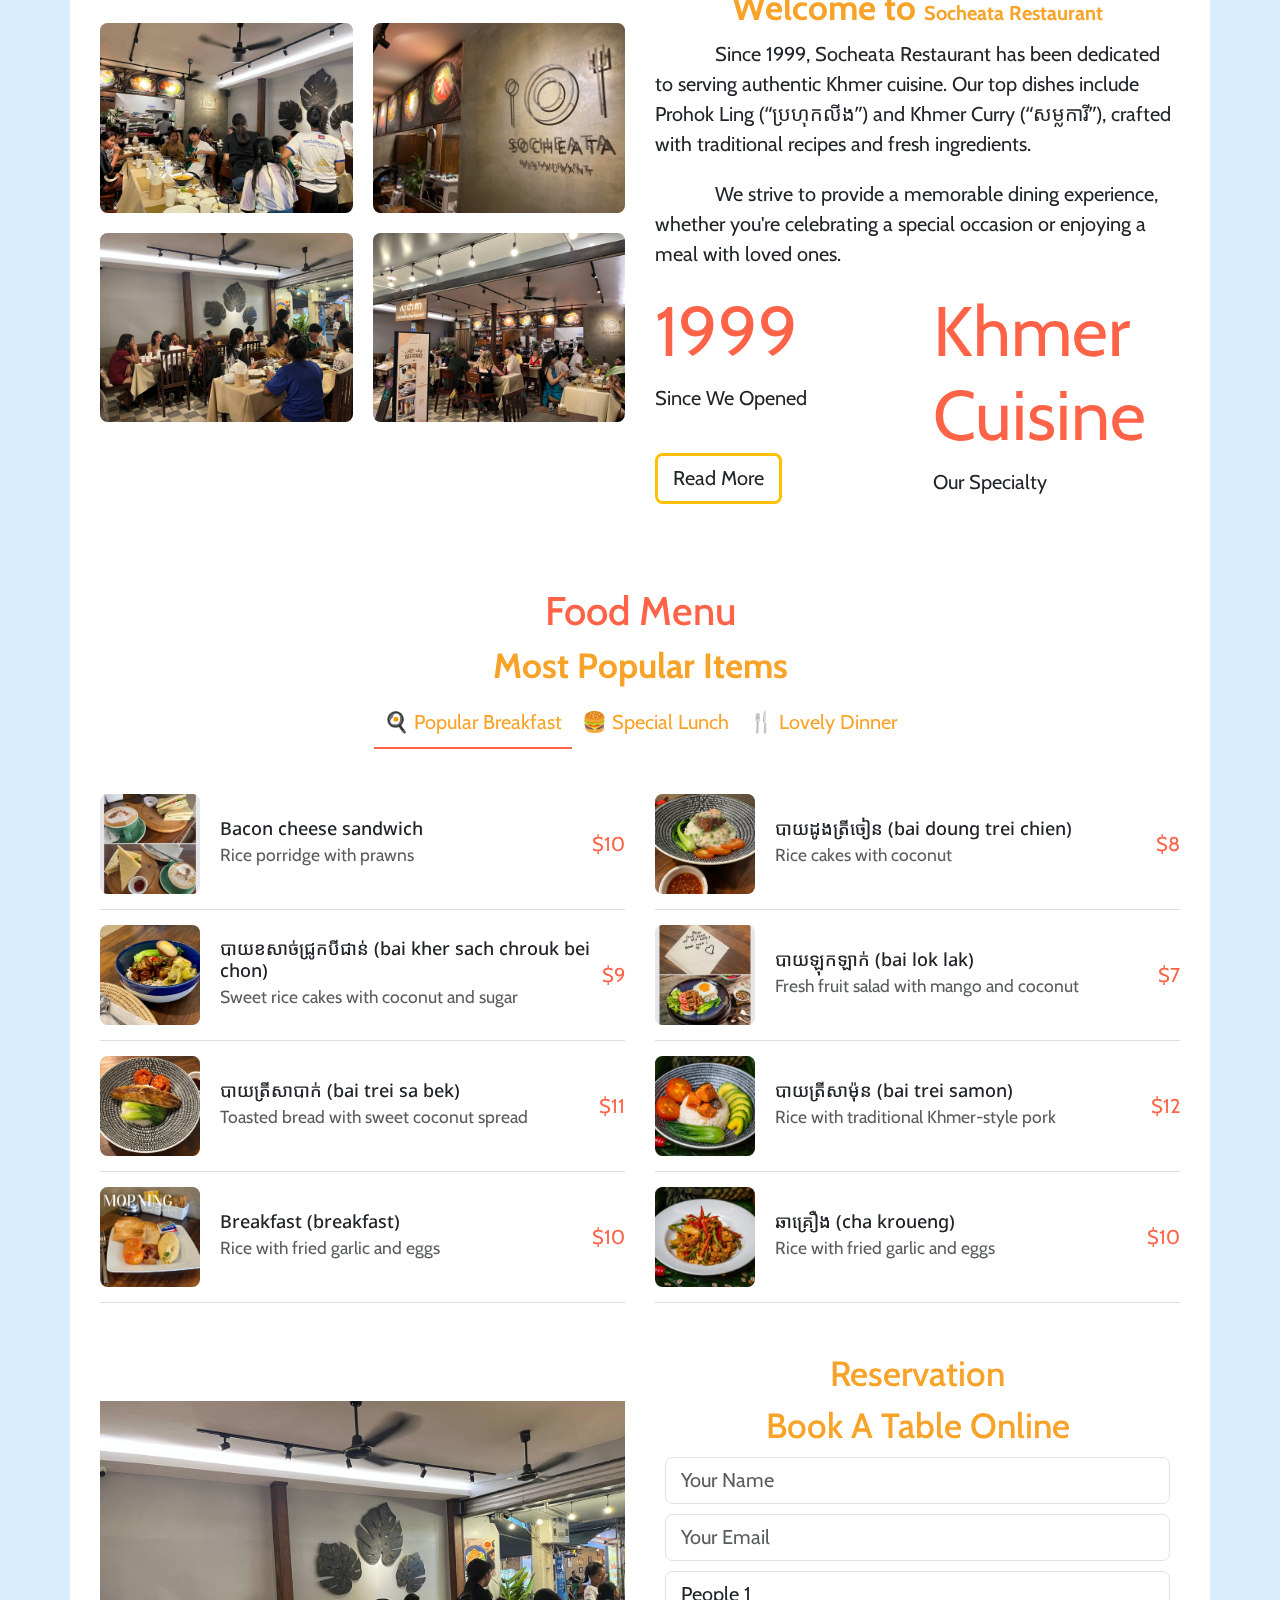
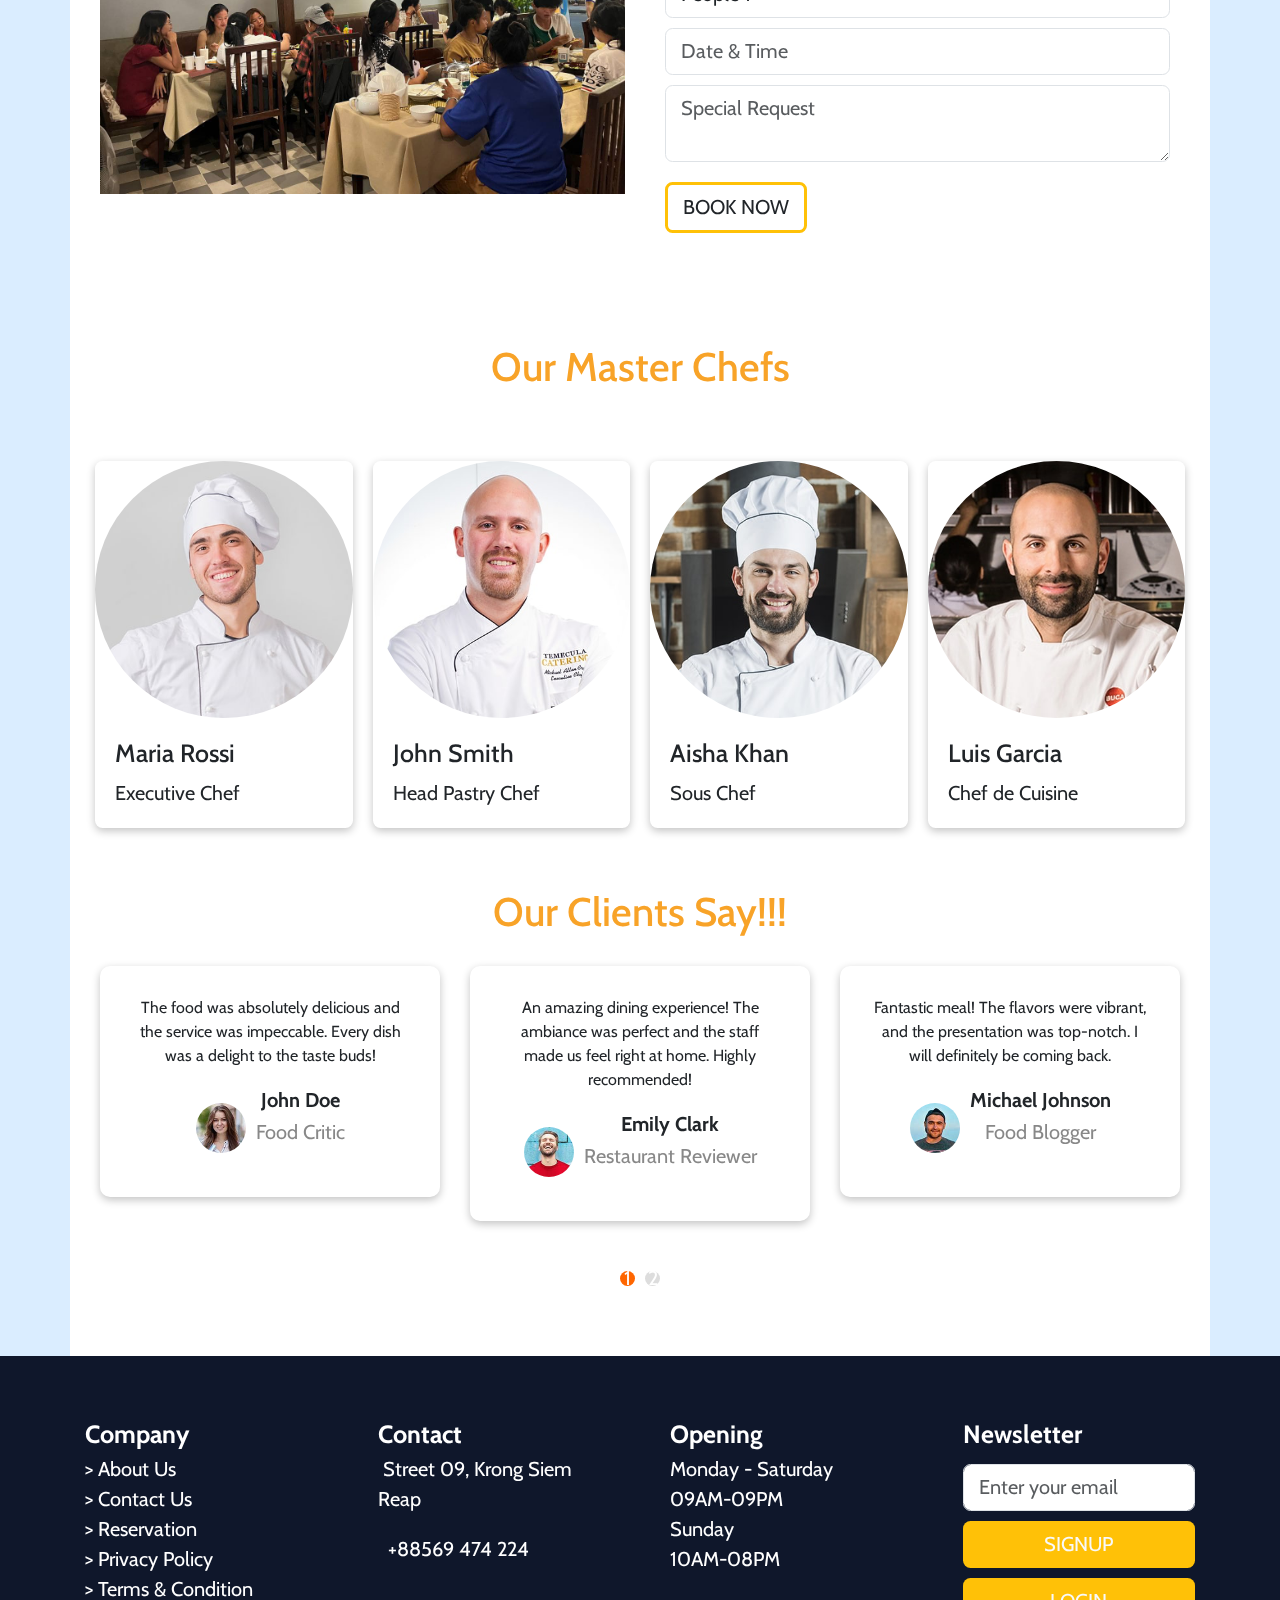
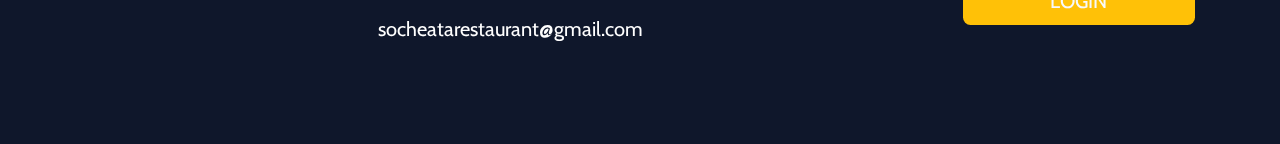
==== commit 32596c6a: "tomorrow exams" ====
--- a/HTML/index.html
+++ b/HTML/index.html
@@ -4,7 +4,8 @@
 <head>
   <meta charset="UTF-8">
   <meta name="viewport" content="width=device-width, initial-scale=1.0">
-  <title>index page</title>
+  <title>Socheata Restaurant</title>
+  <link href="../Image/Video/Logo_Restaurant.jpg" rel="icon">
   <link rel="stylesheet" href="../CSS/Style.css">
   <link href="https://cdn.jsdelivr.net/npm/bootstrap@5.0.2/dist/css/bootstrap.min.css" rel="stylesheet"
     integrity="sha384-EVSTQN3/azprG1Anm3QDgpJLIm9Nao0Yz1ztcQTwFspd3yD65VohhpuuCOmLASjC" crossorigin="anonymous">
@@ -18,13 +19,32 @@
     integrity="sha512-Kc323vGBEqzTmouAECnVceyQqyqdsSiqLQISBL29aUW4U/M7pSPA/gEUZQqv1cwx4OnYxTxve5UMg5GT6L4JJg=="
     crossorigin="anonymous" referrerpolicy="no-referrer" />
   <link rel="stylesheet" href="https://stackpath.bootstrapcdn.com/bootstrap/5.3.0/css/bootstrap.min.css">
+  <style>
+    @import url('https://fonts.googleapis.com/css2?family=Noto+Sans+Khmer:wght@100..900&display=swap');
+
+    .txtKhmer {
+      font-family: "Noto Sans Khmer", sans-serif;
+      font-optical-sizing: auto;
+      font-weight: weight;
+      font-style: normal;
+      font-variation-settings:
+        "wdth" 100;
+    }
+  </style>
 </head>
 
 <body>
   <nav class="sticky-top navbar navbar-expand-lg navbar-dark">
     <div class="container-fluid">
-      <a class="navbar-brand MainLogo" href="javascript:void(0)">
-        <img width="50" src="https://pcdn.texaschicken.com/en/images/logoW2.svg" frameborder="0"></img>
+      <a class="navbar-brand MainLogo d-flex align-items-center" href="javascript:void(0)">
+        <div>
+          <img width="50" src="../Image/Video/Logo_Restaurant.jpg" style="border-radius: 50%;" frameborder="0"></img>
+        </div>
+        <div class="ms-3">
+          <div class="brandname">
+            <strong style="color:rgb(248, 163, 40);">Socheata Restaurant</strong>
+          </div>
+        </div>
       </a>
 
       <button class="navbar-toggler border border-1 border-warning  rounded-3" style=" color: rgb(248, 163, 40);"
@@ -98,11 +118,11 @@
             </div>
           </div>
         </div>
-        <div class="d-flex justify-content-center" style=" width: 100%; background-color: rgba(241, 248, 255, 1);">
+        <div class="d-flex justify-content-center" style=" width: 100%; background-color:rgb(218, 237, 255);">
           <div class="container p-0">
             <div class="container-fluid " style="background-color: rgba(255, 255, 255, 1);">
               <div class="title d-flex justify-content-center ">
-                <div class="my-5">
+                <div class="my-5" style="color: rgb(248, 163, 40); ">
                   <div class=" d-flex justify-content-center">
                     <h2>Our Services</h2>
                   </div>
@@ -241,66 +261,70 @@
               </div>
 
 
-              <div class="container mt-5 mb-2">
+              <div class="container mt-5 mb-2 ">
                 <div class="row">
                   <!-- Image Grid Section -->
-                  <div class="col-md-6">
+                  <div class="col-md-6 d-flex justify-content-center align-items-center">
                     <div class="row g-3">
                       <div class="col-6">
-                        <img src="/Image/Video/image1.jpg" alt="Restaurant Interior" class="img-fluid rounded">
+                        <img src="/Image/Video/Socheata_Restaurant_Dinner_003.jpg"  alt="Restaurant Interior"
+                          class="img-fluid rounded">
                       </div>
                       <div class="col-6">
-                        <img src="/Image/Video/image2.jpg" alt="Restaurant Interior" class="img-fluid rounded">
+                        <img src="/Image/Video/Socheata_Restaurant-Siem_Reap.jpg" alt="Restaurant Interior"
+                          class="img-fluid rounded">
                       </div>
                       <div class="col-6">
-                        <img src="/Image/Video/image3.jpg" alt="Salad Preparation" class="img-fluid rounded">
+                        <img src="/Image/Video/Socheata_Restaurant_Dinner.jpg" alt="Salad Preparation"
+                          class="img-fluid rounded">
                       </div>
                       <div class="col-6">
-                        <img src="/Image/Video/image4.jpg" alt="Food Platter" class="img-fluid rounded">
+                        <img src="/Image/Video/Socheata_Restaurant_Dinner_001.jpg" alt="Food Platter"
+                          class="img-fluid rounded">
                       </div>
                     </div>
                   </div>
 
                   <!-- Text Section -->
                   <div class="col-md-6">
-                    <h2 class=" text-center">About Us</h2>
-                    <h3 class="fw-bold text-center">Welcome to <span class=" text-center">Restoran</span>
-                    </h3>
-                    <p>At Restoran, we are dedicated to providing an unforgettable dining experience for all our guests.
-                      With 15 years of experience in the culinary world, we take pride in offering delicious dishes
-                      crafted with passion and expertise. Our team of 50 talented master chefs is committed to
-                      delivering high-quality food that delights your taste buds and brings people together.</p>
-                    <p>From the moment you step into our restaurant, we strive to make you feel at home. Our carefully
-                      curated menu features a variety of mouthwatering options, ensuring there’s something for everyone.
-                      Whether you’re celebrating a special occasion or simply enjoying a meal with loved ones, we are
-                      here to make your experience exceptional.</p>
-                    <p>Thank you for choosing Restoran. We look forward to serving you and creating memorable moments
-                      together.</p>
-
-                    <div class="row my-4">
+                    <h2 class="text-center" style="color: rgb(248, 163, 40);">About Us</h2>
+                    <h3 class="fw-bold text-center" style="color: rgb(248, 163, 40);">Welcome to <span
+                        class="text-center">Socheata Restaurant</span></h3>
+                    <p>&nbsp;&nbsp;&nbsp;&nbsp;&nbsp;&nbsp;&nbsp;&nbsp;&nbsp;&nbsp;&nbsp;&nbsp;Since 1999, Socheata
+                      Restaurant has been dedicated to serving authentic Khmer cuisine. Our top dishes include Prohok
+                      Ling <span class="txtKhmer">(“ប្រហុកលីង”)</span> and Khmer Curry <span
+                        class="txtKhmer">(“សម្លការី”)</span>, crafted with traditional recipes and fresh ingredients.
+                    </p>
+                    <p>&nbsp;&nbsp;&nbsp;&nbsp;&nbsp;&nbsp;&nbsp;&nbsp;&nbsp;&nbsp;&nbsp;&nbsp;We strive to provide a
+                      memorable dining experience, whether you're celebrating a special occasion or enjoying a meal with
+                      loved ones.</p>
+
+                    <div class="row">
                       <div class="col-6">
-                        <h4 class="text-highlight display-4">15</h4>
-                        <p>Years of Experience</p>
+                        <h4 class="text-highlight display-4">1999</h4>
+                        <p>Since We Opened</p>
+                        <a href="#" class="btn btn-custom  border-3 border-warning mt-3">Read More</a>
                       </div>
                       <div class="col-6">
-                        <h4 class="text-highlight display-4">50</h4>
-                        <p>Popular Master Chefs</p>
-                      </div>
-                    </div>
-
-                    <a href="#" class="btn btn-custom">Read More</a>
-                  </div>
+                        <h4 class="text-highlight display-4">Khmer Cuisine</h4>
+                        <p>Our Specialty</p>
+                      </div>
+                    </div>
+
+                    
+                  </div>
+
                 </div>
               </div>
 
 
               <!-- Food -->
-              <div class="container mt-5">
+              <div class="container mt-3">
                 <!-- Menu Header -->
                 <div class="text-center mb-4">
                   <h2 class="text-highlight">Food Menu</h2>
-                  <h3 class="fw-bold">Most Popular Items</h3>
-                  <div class="d-flex justify-content-center">
+                  <h3 class="fw-bold" style="color: rgb(248, 163, 40);">Most Popular Items</h3>
+                  <div class="d-flex justify-content-center" style="color: rgb(248, 163, 40);">
                     <div class="menu-category active" data-category="breakfast">🍳 Popular Breakfast</div>
                     <div class="menu-category" data-category="lunch">🍔 Special Lunch</div>
                     <div class="menu-category" data-category="dinner">🍴 Lovely Dinner</div>
@@ -308,7 +332,7 @@
                 </div>
 
                 <!-- Menu Items Container -->
-                <div class="row" id="menu-items-container">
+                <div class="row txtKhmer" id="menu-items-container">
                   <!-- JavaScript will dynamically populate menu items here -->
                 </div>
               </div>
@@ -320,13 +344,13 @@
                   <div class="col-md-6 d-flex justify-content-center align-items-center" style="object-fit: cover;">
                     <div class="">
 
-                      <img src="../Image/Video/Couple_in_a_restaurant.jpg" alt="Couple in a restaurant"
+                      <img src="../Image/Video/Socheata_Restaurant_Books.jpg" alt="Couple in a restaurant"
                         class="img-fluid">
                     </div>
                   </div>
                   <div class="col-md-6">
-                    <h3 class="text-center">Reservation</h3>
-                    <h3 class="text-center">Book A Table Online</h3>
+                    <h3 class="text-center" style="color: rgb(248, 163, 40);">Reservation</h3>
+                    <h3 class="text-center" style="color: rgb(248, 163, 40);">Book A Table Online</h3>
                     <form style="font-size: 18px;">
                       <div class="form-group m-2">
                         <input type="text" class="form-control" placeholder="Your Name">
@@ -348,7 +372,7 @@
                       <div class="form-group m-2">
                         <textarea class="form-control" placeholder="Special Request"></textarea>
                       </div>
-                      <button type="submit" class="btn btn-block m-2">BOOK NOW</button>
+                      <button type="submit" class="btn btn-block m-2 border-warning border-3">BOOK NOW</button>
                     </form>
                   </div>
                 </div>
@@ -358,7 +382,7 @@
               <!-- Chef -->
 
               <div class="container">
-                <h2 class="text-center mb-4">Our Master Chefs</h2>
+                <h2 class="text-center mb-4" style="color: rgb(248, 163, 40);">Our Master Chefs</h2>
 
                 <div class="row">
                   <div class="col-xl-3 col-md-6 col-sm-12 p-2 mt-4">
@@ -411,7 +435,7 @@
 
               <!-- slider -->
               <div class="container testimonial-section">
-                <h2 class="mb-4">Our Clients Say!!!</h2>
+                <h2 class="mb-4" style="color: rgb(248, 163, 40);">Our Clients Say!!!</h2>
                 <div class="testimonial-slider">
                   <!-- Slide 1 -->
                   <div class="testimonial-slide active">
@@ -524,59 +548,62 @@
     </div>
 
 
-    <div class="tab-pane fade" style="background-color: rgba(241, 248, 255, 1);" id="pills-About" role="tabpanel"
+    <div class="tab-pane fade" style="background-color: rgb(224, 239, 255);" id="pills-About" role="tabpanel"
       aria-labelledby="pills-About-tab">
 
       <div class="container p-0 mt-4" style="background-color: rgb(255, 255, 255);">
         <div class="container p-4">
 
-          <div class="row">
+          <div class="row d-flex justify-content-center align-items-center">
             <!-- Image Grid Section -->
-            <div class="col-md-6">
+            <div class="col-md-6 ">
               <div class="row g-3">
                 <div class="col-6">
-                  <img src="/Image/Video/image1.jpg" alt="Restaurant Interior" class="img-fluid rounded">
+                  <img src="/Image/Video/Socheata_Restaurant.jpg" style="height: 220px;" alt="Restaurant Interior"
+                    class="img-fluid rounded">
                 </div>
                 <div class="col-6">
-                  <img src="/Image/Video/image2.jpg" alt="Restaurant Interior" class="img-fluid rounded">
+                  <img src="/Image/Video/Socheata_Restaurant-Siem_Reap.jpg" alt="Restaurant Interior"
+                    class="img-fluid rounded">
                 </div>
                 <div class="col-6">
-                  <img src="/Image/Video/image3.jpg" alt="Salad Preparation" class="img-fluid rounded">
+                  <img src="/Image/Video/Socheata_Restaurant_Dinner.jpg" alt="Salad Preparation"
+                    class="img-fluid rounded">
                 </div>
                 <div class="col-6">
-                  <img src="/Image/Video/image4.jpg" alt="Food Platter" class="img-fluid rounded">
+                  <img src="/Image/Video/Socheata_Restaurant_Dinner_001.jpg" alt="Food Platter"
+                    class="img-fluid rounded">
                 </div>
               </div>
             </div>
 
             <!-- Text Section -->
             <div class="col-md-6">
-              <h2 class="text-center text-warning">About Us</h2>
-              <h3 class="fw-bold text-center text-warning">Welcome to <span class=" text-center">Restoran</span>
-              </h3>
-              <p>At Restoran, we are dedicated to providing an unforgettable dining experience for all our guests.
-                With 15 years of experience in the culinary world, we take pride in offering delicious dishes
-                crafted with passion and expertise. Our team of 50 talented master chefs is committed to
-                delivering high-quality food that delights your taste buds and brings people together.</p>
-              <p>From the moment you step into our restaurant, we strive to make you feel at home. Our carefully
-                curated menu features a variety of mouthwatering options, ensuring there’s something for everyone.
-                Whether you’re celebrating a special occasion or simply enjoying a meal with loved ones, we are
-                here to make your experience exceptional.</p>
-              <p>Thank you for choosing Restoran. We look forward to serving you and creating memorable moments
-                together.</p>
+              <h2 class="text-center" style="color: rgb(248, 163, 40);">About Us</h2>
+              <h3 class="fw-bold text-center" style="color: rgb(248, 163, 40);">Welcome to <span
+                  class="text-center">Socheata Restaurant</span></h3>
+
+              <p>&nbsp;&nbsp;&nbsp;&nbsp;&nbsp;&nbsp;&nbsp;&nbsp;&nbsp;&nbsp;&nbsp;&nbsp;Since 1999, Socheata Restaurant
+                has been dedicated to serving authentic Khmer cuisine. Our top dishes include Prohok Ling <span
+                  class="txtKhmer">(“ប្រហុកលីង”)</span> and Khmer Curry <span class="txtKhmer">(“សម្លការី”)</span>,
+                crafted with traditional recipes and fresh ingredients.</p>
+              <p>&nbsp;&nbsp;&nbsp;&nbsp;&nbsp;&nbsp;&nbsp;&nbsp;&nbsp;&nbsp;&nbsp;&nbsp;We strive to provide a
+                memorable dining experience, whether you're celebrating a special occasion or enjoying a meal with loved
+                ones.</p>
 
               <div class="row my-4">
                 <div class="col-6">
-                  <h4 class="text-highlight display-4">15</h4>
-                  <p>Years of Experience</p>
+                  <h4 class="text-highlight display-4">1999</h4>
+                  <p>Since We Opened</p>
+                  <a href="#" class="btn btn-custom border-warning border-3 mt-3">Read More</a>
                 </div>
                 <div class="col-6">
-                  <h4 class="text-highlight display-4">50</h4>
-                  <p>Popular Master Chefs</p>
-                </div>
-              </div>
-
-              <a href="#" class="btn btn-custom">Read More</a>
+                  <h4 class="text-highlight display-4">Khmer Cuisine</h4>
+                  <p>Our Specialty</p>
+                </div>
+              </div>
+
+
             </div>
           </div>
 
@@ -637,7 +664,7 @@
     </div>
 
     <div class="tab-pane fade" id="pills-Service" role="tabpanel" aria-labelledby="pills-contact-tab">
-      <div class="container-fluid" style="background-color:  rgba(241, 248, 255, 1);">
+      <div class="container-fluid" style="background-color:  rgb(224, 239, 255);">
 
         <div class="container p-0 pb-4" style="background-color:  rgb(255, 255, 255);">
           <div class="">
@@ -796,29 +823,32 @@
 
 
     <div class="tab-pane fade" id="pills-Menu" role="tabpanel" aria-labelledby="pills-contact-tab">
-
-      <!-- Food -->
-      <div class="container mt-1 ">
-        <!-- Menu Header -->
-        <div class="text-center mb-4">
-          <h2 class="text-highlight">Food Menu</h2>
-          <h3 class="fw-bold">Most Popular Items</h3>
-          <div class="d-flex justify-content-center">
-            <div class="menu-category active" data-category="breakfast">🍳 Popular Breakfast</div>
-            <div class="menu-category" data-category="lunch">🍔 Special Lunch</div>
-            <div class="menu-category" data-category="dinner">🍴 Lovely Dinner</div>
-          </div>
-        </div>
-
-        <!-- Menu Items Container -->
-        <div class="row" id="menu-items-container1">
-          <!-- JavaScript will dynamically populate menu items here -->
+      <div class="container-fluid" style="background-color: rgb(224, 239, 255);">
+
+
+        <!-- Food -->
+        <div class="container mt-1 p-4 " style="background-color: rgb(255, 255, 255);">
+          <!-- Menu Header -->
+          <div class="text-center mb-4">
+            <h2 class="text-highlight">Food Menu</h2>
+            <h3 class="fw-bold" style="color: rgb(248, 163, 40);">Most Popular Items</h3>
+            <div class="d-flex justify-content-center" style="color: rgb(248, 163, 40);">
+              <div class="menu-category active" data-category="breakfast">🍳 Popular Breakfast</div>
+              <div class="menu-category" data-category="lunch">🍔 Special Lunch</div>
+              <div class="menu-category" data-category="dinner">🍴 Lovely Dinner</div>
+            </div>
+          </div>
+
+          <!-- Menu Items Container -->
+          <div class="row" id="menu-items-container1">
+            <!-- JavaScript will dynamically populate menu items here -->
+          </div>
         </div>
       </div>
 
     </div>
 
-    <div class="tab-pane fade" style="background-color:  rgba(241, 248, 255, 1);" id="pills-Contact" role="tabpanel"
+    <div class="tab-pane fade" style="background-color: rgb(224, 239, 255);" id="pills-Contact" role="tabpanel"
       aria-labelledby="pills-contact-tab">
       <div class="container px-4 pb-5" style="background-color:  rgb(255, 255, 255);">
         <h2 class="text-center mb-4" style="color: rgb(248, 163, 40);">Contact For Any Query</h2>
@@ -826,16 +856,16 @@
         <div class="text-center">
           <div class="row ">
             <div class="col-md-4">
-              <h4 class="mb-3" style="color: rgb(248, 163, 40);">Booking</h4>
-              <p><a href="mailto:book@example.com">book@example.com</a></p>
+              <h4 class="mb-3" style="color: rgb(248, 163, 40); ">Booking</h4>
+              <p><a style="text-decoration: none; color: #000;" href="mailto:booksocheatarestaurant@example.com">booksocheatarestaurant@example.com</a></p>
             </div>
             <div class="col-md-4">
-              <h4 class="mb-3" style="color: rgb(248, 163, 40);">General</h4>
-              <p><a href="mailto:info@example.com">info@example.com</a></p>
-            </div>
-            <div class="col-md-4" style="color: rgb(248, 163, 40);">
+              <h4 class="mb-3" style="color: rgb(248, 163, 40); ">General</h4>
+              <p><a style="text-decoration: none; color: #000;" href="mailto:socheatarestaurant@gmail.com"> socheatarestaurant@gmail.com</a></p>
+            </div>
+            <div class="col-md-4" style="color: rgb(248, 163, 40); ">
               <h4 class="mb-3">Technical</h4>
-              <p><a href="mailto:tech@example.com">tech@example.com</a></p>
+              <p><a style="text-decoration: none; color: #000;" href="mailto:techsocheatarestaurant@example.com">techsocheatarestaurant@example.com</a></p>
             </div>
           </div>
         </div>
@@ -843,7 +873,7 @@
         <div class="row mt-5">
           <div class="col-md-6">
             <iframe
-              src="https://www.google.com/maps/embed?pb=!1m18!1m12!1m3!1d3908.3543277389576!2d104.79769311136619!3d11.598067943452369!2m3!1f0!2f0!3f0!3m2!1i1024!2i768!4f13.1!3m3!1m2!1s0x31094dd48f8cd5c7%3A0xa336c9b080eed3d3!2sNPIC!5e0!3m2!1sen!2skh!4v1724606740836!5m2!1sen!2skh"
+              src="https://www.google.com/maps/embed?pb=!1m18!1m12!1m3!1d3264.290115822558!2d103.85216294059668!3d13.35543497029054!2m3!1f0!2f0!3f0!3m2!1i1024!2i768!4f13.1!3m3!1m2!1s0x311017656a11c2ef%3A0x1eddf91fa781a0a9!2sStreet%2009%2C%20Krong%20Siem%20Reap!5e0!3m2!1sen!2skh!4v1724748093564!5m2!1sen!2skh"
               width="600" height="485" style="border:0;" allowfullscreen="" loading="lazy"
               referrerpolicy="no-referrer-when-downgrade"></iframe>
             <!-- <img src="https://i.imgur.com/vN9B2rQ.png" alt="Map" class="img-fluid"> -->
@@ -866,7 +896,8 @@
                 <label for="message">Message</label>
                 <textarea class="form-control" id="message" rows="5" placeholder="Enter your message"></textarea>
               </div>
-              <button type="submit" class="btn btn-primary btn-block  my-2">SEND MESSAGE</button>
+              <button style="background-color: #FFC107;" type="submit" class="btn  btn-block  my-2">SEND
+                MESSAGE</button>
             </form>
           </div>
         </div>
@@ -878,9 +909,9 @@
     <div class="Footer" style="background-color: #0F172B;">
       <div class="container p-0 footer">
         <div class="row">
-          <div class="box col-xl-3  col-md-6 col-sm-12 p-2 mt-4">
-            <div class="boxFooter p-3 ">
-              <div class="Service">
+          <div class="col-xl-3  col-md-6 col-sm-12 p-4 mt-4">
+            <div class="boxFooter ">
+              <div class="Service" style="cursor: pointer">
                 <span class="m-0" style="font-size: 25px; font-weight: bold;">Company</span> <br>
                 > About Us <br>
                 > Contact Us <br>
@@ -891,28 +922,31 @@
 
             </div>
           </div>
-          <div class="box col-xl-3  col-md-6 col-sm-12 p-2 mt-4">
-            <div class="boxFooter p-3">
-              <div class="ServiceIcon">
+          <div class="col-xl-3  col-md-6 col-sm-12 p-4 mt-4">
+            <div class="boxFooter p-0">
+              <div class="ServiceIcon" style="cursor: pointer">
                 <span class="m-0" style="font-size: 25px; font-weight: bold;">Contact</span> <br>
                 <div class=" border border-0">
                   <div class="">
                     <ul class="list-unstyled">
                       <li class="mb-3">
-                        <i class="fas fa-map-marker-alt text-warning mr-2"></i> Sre Ra Chas Village, Samrong Krom
-                        Commune, Tumnup Kob Srov District, Phnom Penh
+                        <i class="fas fa-map-marker-alt text-warning mr-2"></i> <a
+                          href="https://maps.app.goo.gl/Ttc9HVpPb5jXCVYe7"
+                          style="text-decoration: none ; color: #ffffff;" target="_blank">&nbsp;Street 09, Krong Siem
+                          Reap</a>
                       </li>
                       <li class="mb-3">
-                        <i class="fas fa-phone text-warning mr-2"></i> +012 345 67890
+                        <i class="fas fa-phone text-warning mr-2"></i>&nbsp; +88569 474 224
                       </li>
                       <li class="mb-3">
-                        <i class="fas fa-envelope text-warning mr-2"></i> info@example.com
+                        <i
+                          class="fas fa-envelope text-warning mr-2"></i>&nbsp;&nbsp;<a style="text-decoration: none; color: #ffffff;" href="mailto:socheatarestaurant@gmail.com"> socheatarestaurant@gmail.com</a></p>
                       </li>
                       <li class="mb-3">
                         <ul class="list-inline text-center">
                           <li class="list-inline-item"><a href="#" class="text-warning"><i
                                 class="fab fa-twitter"></i></a></li>
-                          <li class="list-inline-item"><a href="#" class="text-warning"><i
+                          <li class="list-inline-item"><a href="https://web.facebook.com/socheatarestaurantsr" target="_blank" class="text-warning"><i
                                 class="fab fa-facebook-f"></i></a></li>
                           <li class="list-inline-item"><a href="#" class="text-warning"><i
                                 class="fab fa-youtube"></i></a></li>
@@ -926,9 +960,9 @@
               </div>
             </div>
           </div>
-          <div class="box col-xl-3  col-md-6 col-sm-12 p-2 mt-4">
-            <div class="boxFooter p-3">
-              <div class="ServiceIcon">
+          <div class="col-xl-3  col-md-6 col-sm-12 p-4 mt-4">
+            <div class="boxFooter p-0">
+              <div class="ServiceIcon " style="cursor: pointer">
                 <span class="m-0" style="font-size: 25px; font-weight: bold;">Opening</span> <br>
                 Monday - Saturday <br>
                 09AM-09PM <br>
@@ -937,17 +971,23 @@
               </div>
             </div>
           </div>
-          <div class="box col-xl-3  col-md-6 col-sm-12 p-2 mt-4">
-            <div class="boxFooter p-3">
-              <div class="ServiceIcon">
+          <div class="col-xl-3  col-md-6 col-sm-12 p-4 mt-4">
+            <div class="boxFooter p-0">
+              <div class="ServiceIcon" style="cursor: pointer">
                 <span class="m-0" style="font-size: 25px; font-weight: bold;"> Newsletter</span> <br>
                 <form>
                   <div class="form-group">
 
                     <input type="email" class="form-control my-2" id="email" placeholder="Enter your email">
                   </div>
-                  <button type="submit" class="btn btn-signup btn-block text-light bg-warning"
+                  <a href="./login.html" target="_blank">
+                    <button type="button"  class="btn btn-signup btn-block text-light bg-warning"
                     style="width: 100%;">SIGNUP</button>
+                  </a>
+                  <a href="./login.html" class="" target="_blank">
+                    <button type="button"  class="mt-2 btn btn-signup btn-block text-light bg-warning"
+                    style="width: 100%;">LOGIN</button>
+                  </a>
                 </form>
               </div>
             </div>
--- a/CSS/Style.css
+++ b/CSS/Style.css
@@ -48,7 +48,7 @@
   width: 90%;
   height: 300px;
   background-color: rgba(255, 255, 255, 1);
-  box-shadow: rgba(0, 0, 0, 0.08) 0px 4px 12px;
+  box-shadow: rgba(0, 0, 0, 0.24) 0px 3px 8px;
 }
 
 .BOX {
@@ -140,11 +140,11 @@
   color: #212529;
 }
 .btn:hover {
-  background-color: #e0a800;
+  background-color: #ffc107;
 }
 
 .BoxChef {
-  box-shadow: rgba(0, 0, 0, 0.08) 0px 4px 12px;
+  box-shadow: rgba(0, 0, 0, 0.24) 0px 3px 8px;
 }
 
 /* Slider */
@@ -157,7 +157,7 @@
 .testimonial-container {
   background-color: #fff;
   border-radius: 10px;
-  box-shadow: 0 2px 5px rgba(0, 0, 0, 0.1);
+  box-shadow: rgba(0, 0, 0, 0.24) 0px 3px 8px;
   padding: 30px;
   margin-bottom: 30px;
 }
@@ -302,7 +302,6 @@
   border-radius: 50%; /* Optional: makes the image circular */
 }
 
-
 /* Minma */
 
 @media (min-width: 576px) {
@@ -328,21 +327,24 @@
     margin-left: -750px;
   }
 
-  .MainLogo {
+  /* .MainLogo {
     width: 20%;
-  }
+  } */
 }
 
 @media (min-width: 992px) {
   /* .background_Image_stoty {
     width: 100%;
   } */
+  .MainLogo {
+    width: 25%;
+  }
 }
 
 @media (min-width: 1144px) {
-  .MainLogo {
+  /* .MainLogo {
     width: 27%;
-  }
+  } */
   .background_Image_stoty {
     width: 100%;
   }
@@ -350,23 +352,29 @@
   .background_Image_stoty {
     margin-left: 0px;
   }
+  .MainLogo {
+    width: 30%;
+  }
 }
 
 @media (min-width: 1200px) {
-  .MainLogo {
+  /* .MainLogo {
     width: 27%;
-  }
+  } */
   .background_Image_stoty {
     width: 100%;
   }
   .background_Image_stoty {
     margin-left: 0px;
   }
+  .MainLogo {
+    width: 30%;
+  }
 }
 
 @media (min-width: 1400px) {
   .MainLogo {
-    width: 27%;
+    width: 40%;
   }
   .background_Image_stoty {
     width: 100%;
@@ -433,6 +441,9 @@
     padding: 20px;
     /* border: 2px solid red;  */
   }
+  .MainLogo {
+    width: 50%;
+  }
 }
 
 @media (max-width: 1199.98px) {
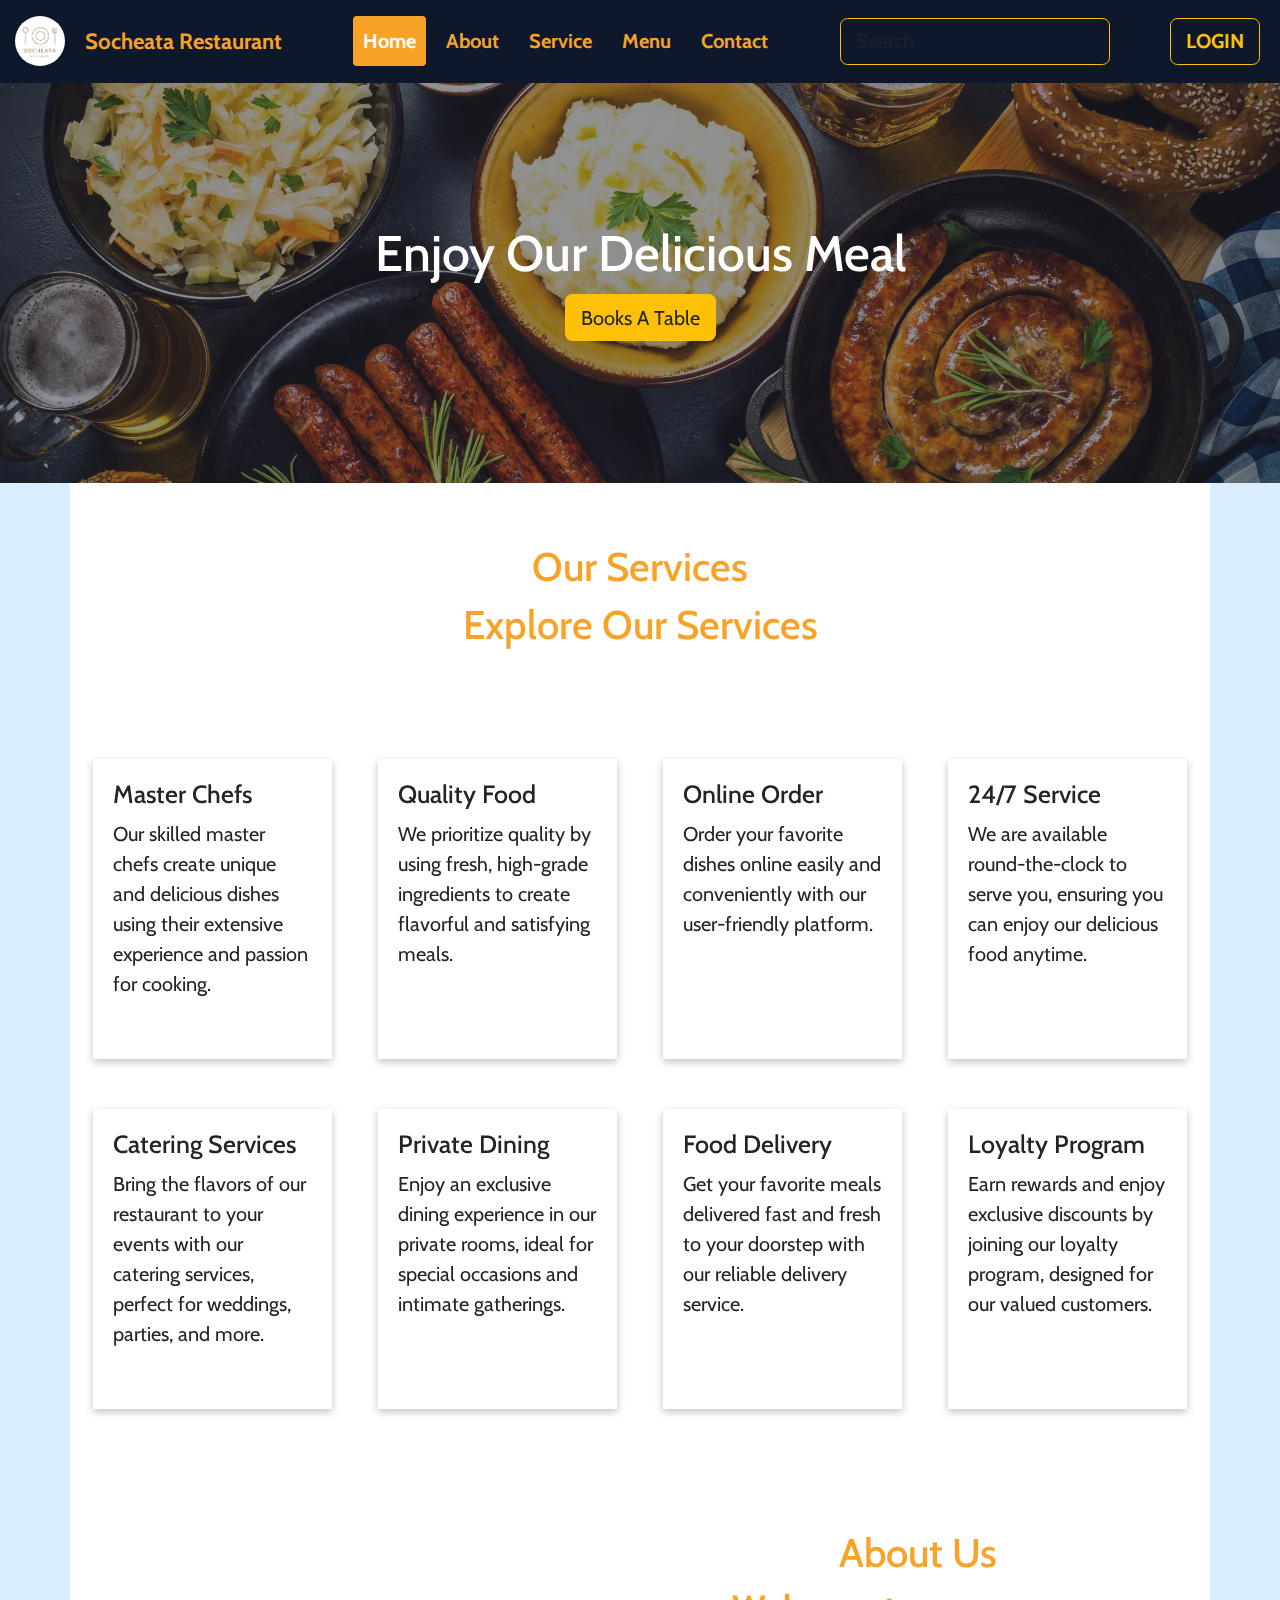
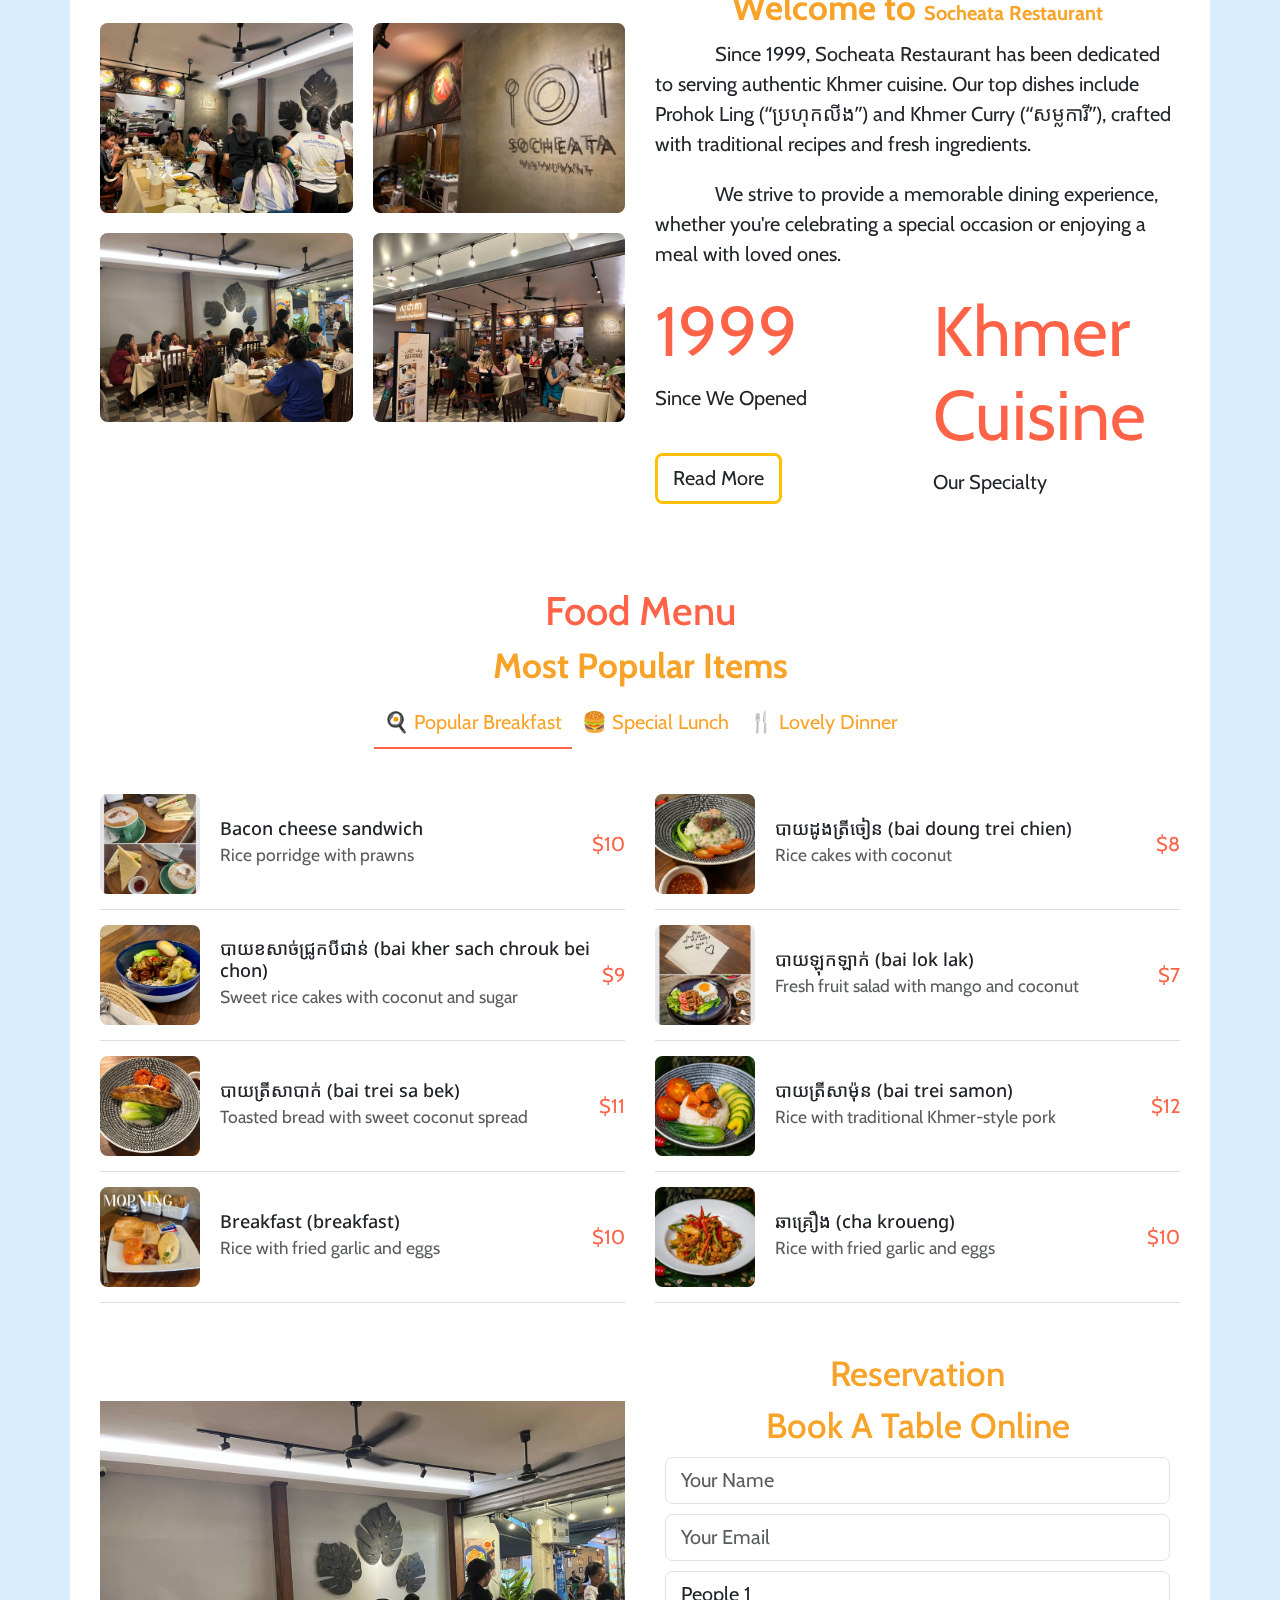
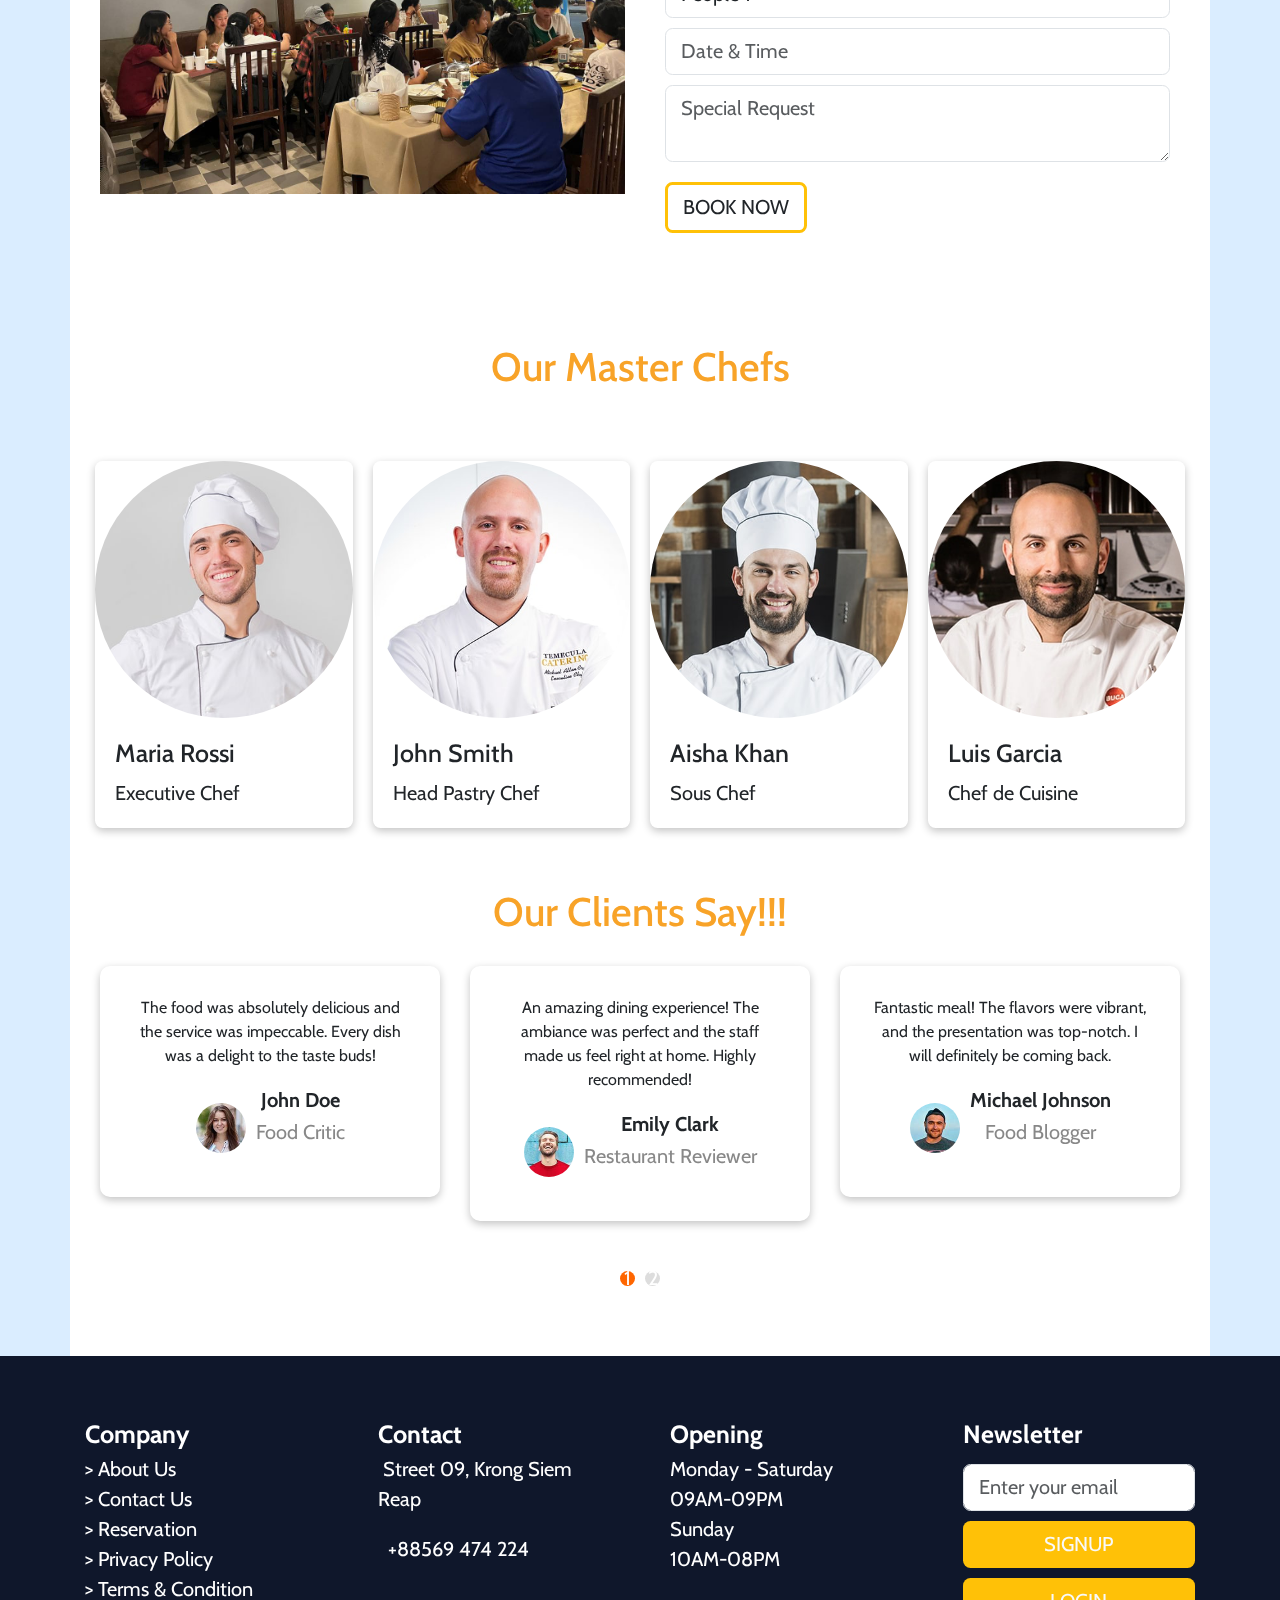
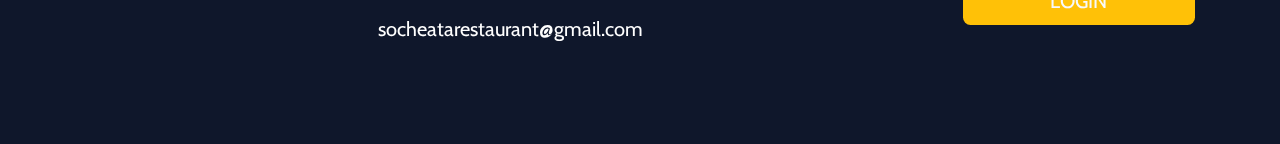
==== commit 7011bf38: "finished exams" ====
--- a/HTML/index.html
+++ b/HTML/index.html
@@ -41,8 +41,8 @@
           <img width="50" src="../Image/Video/Logo_Restaurant.jpg" style="border-radius: 50%;" frameborder="0"></img>
         </div>
         <div class="ms-3">
-          <div class="brandname">
-            <strong style="color:rgb(248, 163, 40);">Socheata Restaurant</strong>
+          <div class="">
+            <strong class="brandname" style="color:rgb(248, 163, 40);">Socheata Restaurant</strong>
           </div>
         </div>
       </a>
@@ -86,13 +86,16 @@
 
         <form class="d-flex input-group w-auto m-1">
           <!-- <div class=" rounded-3 border border-1 border-warning" style="border: 2px solid  rgb(248, 163, 40);"> -->
-          <input type="search" class="form-control me-2 rounded border  border-warning " placeholder="Search"
+          <input type="search" class="form-control me-2 rounded border  border-warning txtSearch" placeholder="Search"
             aria-label="Search" aria-describedby="search-addon"
             style="background-color: transparent;  color: rgb(248, 163, 40); " />
           <!-- </div> -->
-          <span class="input-group-text border border-0  " id="search-addon" style="background-color: transparent; ">
+          <span class="input-group-text border border-0 m-0" id="search-addon" style="background-color: transparent; ">
             <i class="fas fa-search"></i>
           </span>
+          <a href="./login.html" target="_blank" class="ms-3 txtLogin">
+            <button​ type="button" class="btn border-1 border-warning btnLogin text-warning"><span class=""><strong>LOGIN</strong></span></button​>
+          </a>
         </form>
       </div>
 
@@ -264,7 +267,7 @@
               <div class="container mt-5 mb-2 ">
                 <div class="row">
                   <!-- Image Grid Section -->
-                  <div class="col-md-6 d-flex justify-content-center align-items-center">
+                  <div class="col-lg-6 d-flex justify-content-center align-items-center">
                     <div class="row g-3">
                       <div class="col-6">
                         <img src="/Image/Video/Socheata_Restaurant_Dinner_003.jpg"  alt="Restaurant Interior"
@@ -286,7 +289,7 @@
                   </div>
 
                   <!-- Text Section -->
-                  <div class="col-md-6">
+                  <div class="col-lg-6">
                     <h2 class="text-center" style="color: rgb(248, 163, 40);">About Us</h2>
                     <h3 class="fw-bold text-center" style="color: rgb(248, 163, 40);">Welcome to <span
                         class="text-center">Socheata Restaurant</span></h3>
@@ -556,10 +559,10 @@
 
           <div class="row d-flex justify-content-center align-items-center">
             <!-- Image Grid Section -->
-            <div class="col-md-6 ">
+            <div class="col-lg-6 ">
               <div class="row g-3">
                 <div class="col-6">
-                  <img src="/Image/Video/Socheata_Restaurant.jpg" style="height: 220px;" alt="Restaurant Interior"
+                  <img src="/Image/Video/Socheata_Restaurant_Dinner_003.jpg" alt="Restaurant Interior"
                     class="img-fluid rounded">
                 </div>
                 <div class="col-6">
@@ -578,7 +581,7 @@
             </div>
 
             <!-- Text Section -->
-            <div class="col-md-6">
+            <div class="col-lg-6">
               <h2 class="text-center" style="color: rgb(248, 163, 40);">About Us</h2>
               <h3 class="fw-bold text-center" style="color: rgb(248, 163, 40);">Welcome to <span
                   class="text-center">Socheata Restaurant</span></h3>
@@ -874,7 +877,7 @@
           <div class="col-md-6">
             <iframe
               src="https://www.google.com/maps/embed?pb=!1m18!1m12!1m3!1d3264.290115822558!2d103.85216294059668!3d13.35543497029054!2m3!1f0!2f0!3f0!3m2!1i1024!2i768!4f13.1!3m3!1m2!1s0x311017656a11c2ef%3A0x1eddf91fa781a0a9!2sStreet%2009%2C%20Krong%20Siem%20Reap!5e0!3m2!1sen!2skh!4v1724748093564!5m2!1sen!2skh"
-              width="600" height="485" style="border:0;" allowfullscreen="" loading="lazy"
+              width="98%" height="98%" style="border:0;" allowfullscreen="" loading="lazy"
               referrerpolicy="no-referrer-when-downgrade"></iframe>
             <!-- <img src="https://i.imgur.com/vN9B2rQ.png" alt="Map" class="img-fluid"> -->
           </div>
@@ -922,9 +925,9 @@
 
             </div>
           </div>
-          <div class="col-xl-3  col-md-6 col-sm-12 p-4 mt-4">
-            <div class="boxFooter p-0">
-              <div class="ServiceIcon" style="cursor: pointer">
+          <div class="col-xl-3 col-md-6 col-sm-12 mt-4 p-4">
+            <div class="boxFooter p-0 ">
+              <div class="ServiceIcon txtEmail" style="cursor: pointer">
                 <span class="m-0" style="font-size: 25px; font-weight: bold;">Contact</span> <br>
                 <div class=" border border-0">
                   <div class="">
--- a/CSS/Style.css
+++ b/CSS/Style.css
@@ -139,7 +139,7 @@
   border: none;
   color: #212529;
 }
-.btn:hover {
+.btn-custom:hover {
   background-color: #ffc107;
 }
 
@@ -235,65 +235,6 @@
   color: #ffc107;
 }
 
-/* toasts */
-
-.fa-brands {
-  font-size: 30px;
-  margin-right: 15px;
-  color: white;
-}
-
-.Message_box {
-  position: relative;
-  margin: 0px;
-  position: -webkit-sticky;
-  position: sticky;
-  bottom: 80px;
-}
-.align {
-  position: absolute;
-  z-index: 1;
-  bottom: -50px;
-  right: 20px;
-}
-.cnt {
-  border-bottom-right-radius: 5px;
-  border-bottom-left-radius: 5px;
-  width: 100%;
-  height: 100%;
-}
-.btn_help .btn_Open {
-  cursor: pointer;
-  width: 100%;
-}
-.btn_help {
-  width: 100%;
-  height: 100%;
-}
-.above,
-.below,
-.btn_Open {
-  display: flex;
-  justify-content: space-around;
-  width: 100%;
-  height: 100%;
-}
-.btn_Insta,
-.btn_Tik,
-.btn_Fac,
-.btn_Tele {
-  display: flex;
-  justify-content: center;
-  align-items: center;
-  width: 50%;
-}
-.btnOnline {
-  border: 1px solid white;
-}
-.link {
-  text-decoration: none;
-}
-
 /* client */
 .client-image {
   width: 50px;
@@ -302,6 +243,14 @@
   border-radius: 50%; /* Optional: makes the image circular */
 }
 
+.btnLogin:hover {
+  color: white;
+  background-color: rgb(248, 163, 40);
+}
+.txtLogin:hover span {
+  color: white;
+}
+
 /* Minma */
 
 @media (min-width: 576px) {
@@ -330,6 +279,10 @@
   /* .MainLogo {
     width: 20%;
   } */
+
+  .linkMain {
+    font-size: 16px;
+  }
 }
 
 @media (min-width: 992px) {
@@ -338,6 +291,23 @@
   } */
   .MainLogo {
     width: 25%;
+  }
+  .brandname {
+    font-size: 18px;
+    /* background-color: #ff6347; */
+  }
+  .linkMain {
+    font-size: 8px;
+  }
+}
+@media (min-width: 1000px) {
+  .linkMain {
+    font-size: 9px;
+  }
+}
+@media (min-width: 1080px) {
+  .linkMain {
+    font-size: 12px;
   }
 }
 
@@ -353,7 +323,14 @@
     margin-left: 0px;
   }
   .MainLogo {
-    width: 30%;
+    width: 25%;
+  }
+  .linkMain {
+    font-size: 16px;
+  }
+  .brandname {
+    font-size: 22px;
+    /* background-color: #ff6347; */
   }
 }
 
@@ -368,13 +345,16 @@
     margin-left: 0px;
   }
   .MainLogo {
+    width: 25%;
+  }
+  .linkMain {
+    font-size: 20px;
+  }
+}
+
+@media (min-width: 1400px) {
+  .MainLogo {
     width: 30%;
-  }
-}
-
-@media (min-width: 1400px) {
-  .MainLogo {
-    width: 40%;
   }
   .background_Image_stoty {
     width: 100%;
@@ -431,6 +411,9 @@
   .background_Image_stoty {
     margin-left: -800px;
   }
+  .txtEmail {
+    padding-right: 10px;
+  }
 }
 
 @media (max-width: 767.98px) {
@@ -442,7 +425,7 @@
     /* border: 2px solid red;  */
   }
   .MainLogo {
-    width: 50%;
+    width: 30%;
   }
 }
 
@@ -450,9 +433,9 @@
   /* .background_Image_stoty {
      width: 100%;
   } */
-  .linkMain {
+  /* .linkMain {
     font-size: 16px;
-  }
+  } */
 }
 
 @media (max-width: 1399.98px) {
